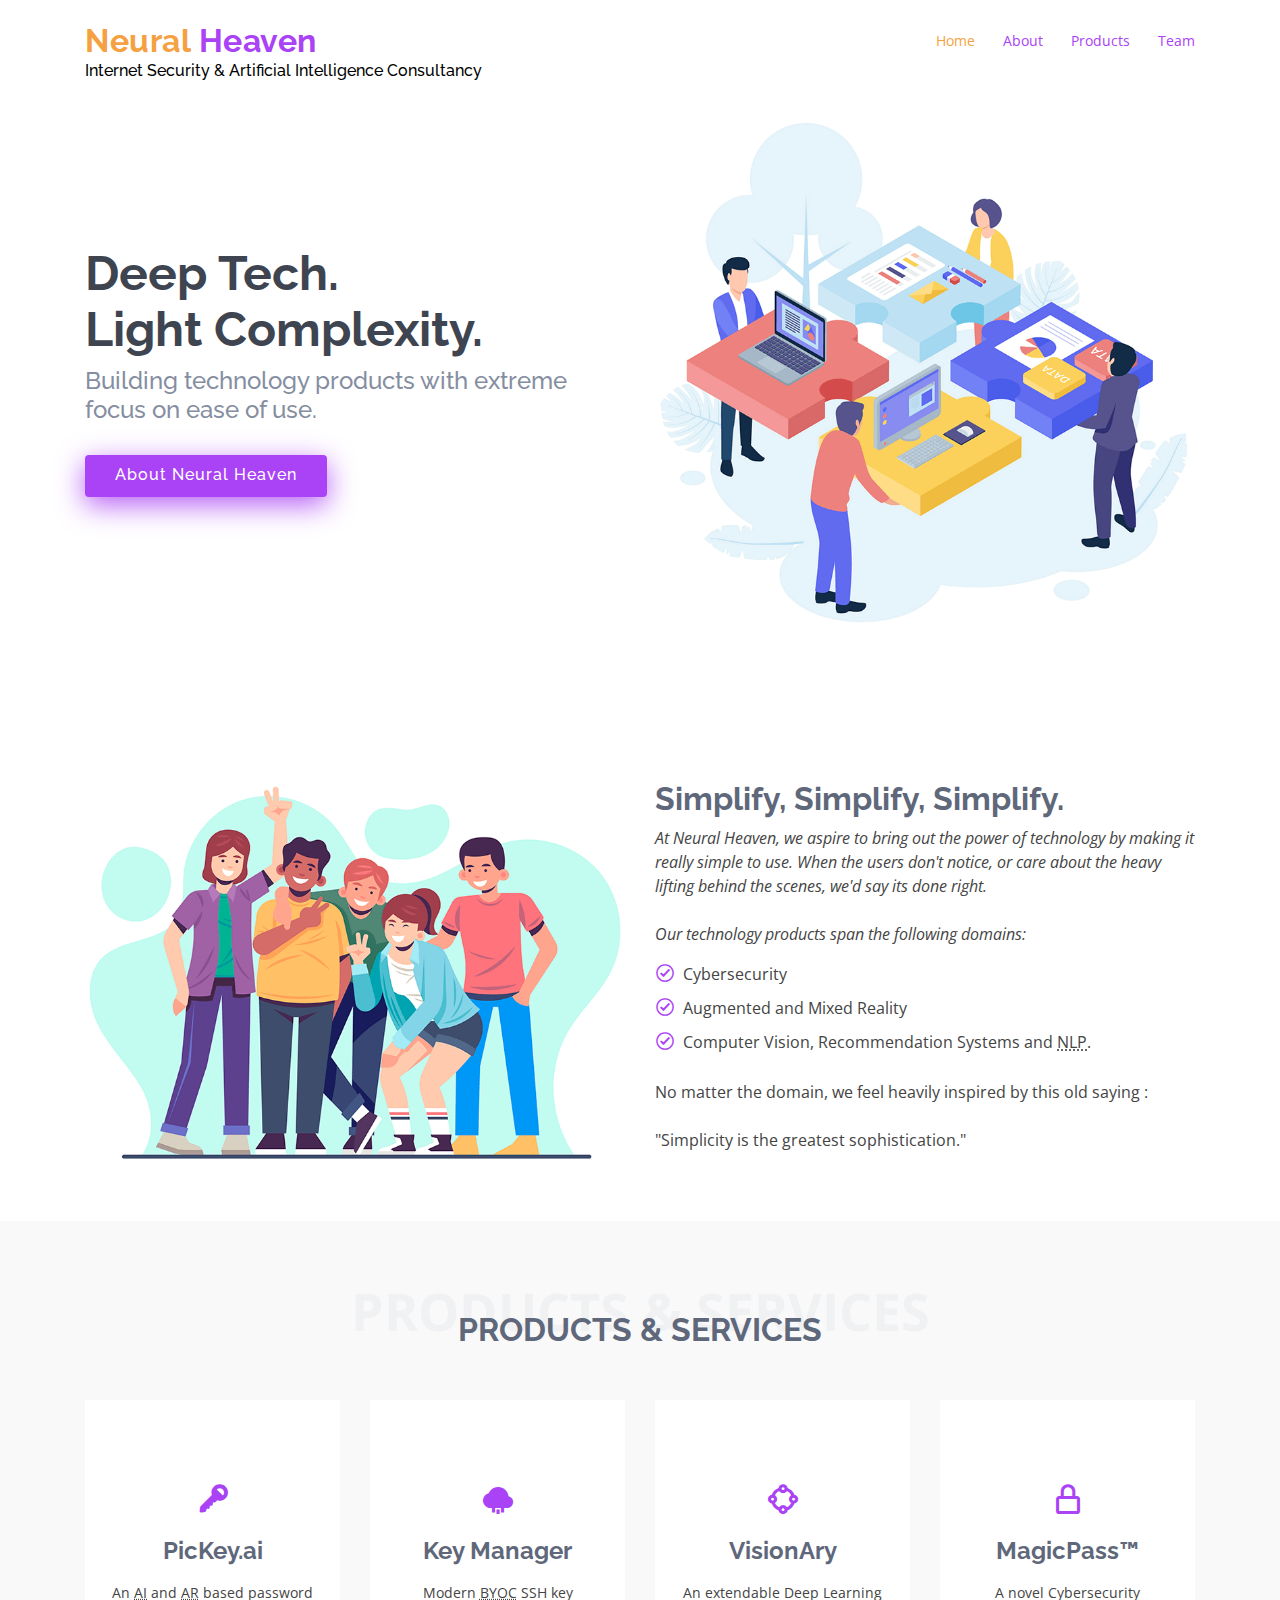
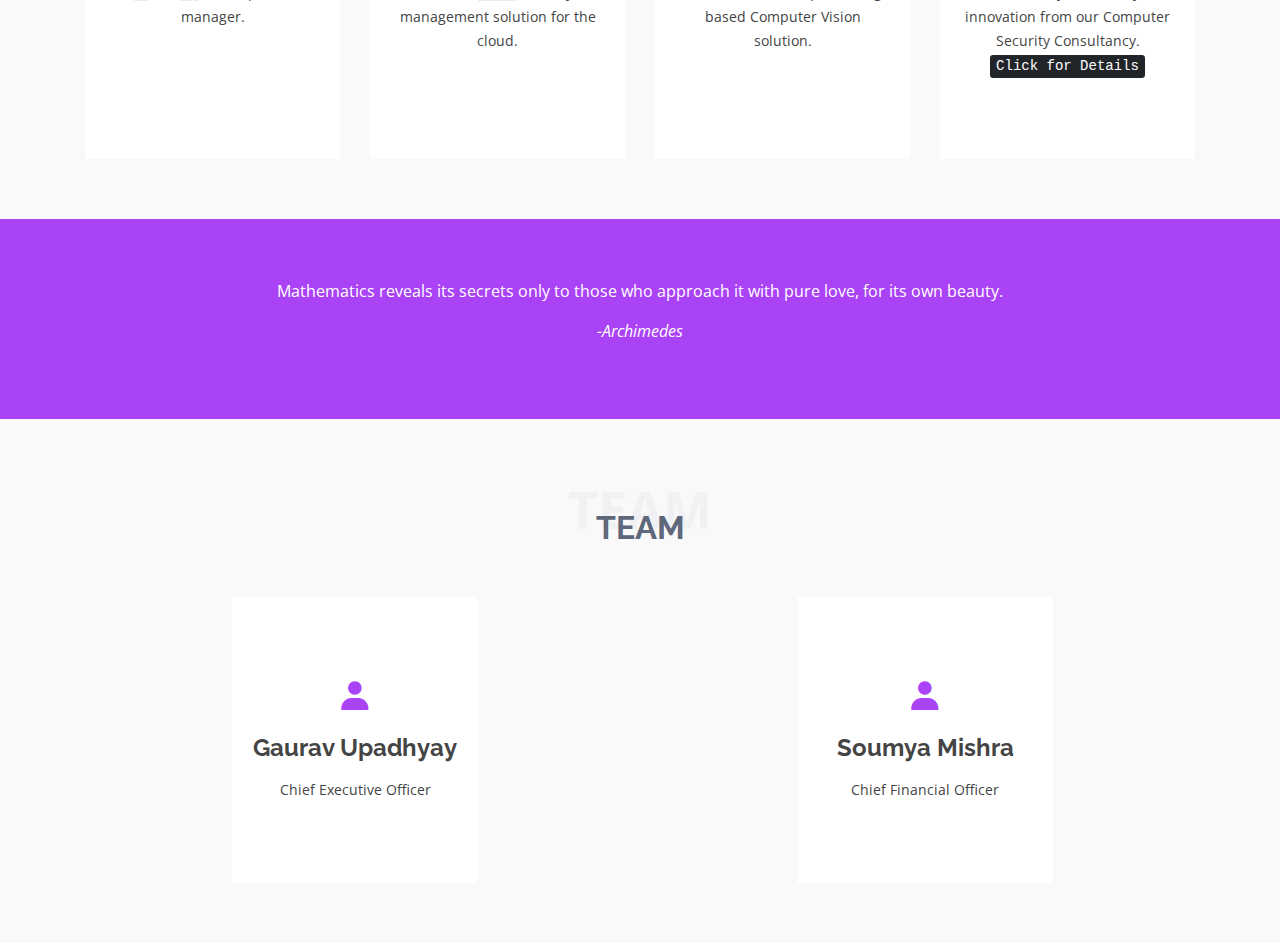
==== index.html @ 744c1b8a "product and services." ====
<!DOCTYPE html>
<html lang="en">

<head>
  <meta charset="utf-8">
  <meta content="width=device-width, initial-scale=1.0" name="viewport">

  <title>Neural Heaven Inc</title>
  <meta content="" name="descriptison">
  <meta content="" name="keywords">

  <!-- Favicons -->
  <link href="assets/img/favicon.png" rel="icon">
  <link href="assets/img/apple-touch-icon.png" rel="apple-touch-icon">

  <!-- Bootstrap -->
  <link rel="stylesheet" href="https://cdn.jsdelivr.net/npm/bootstrap@4.1.3/dist/css/bootstrap.min.css" integrity="sha384-MCw98/SFnGE8fJT3GXwEOngsV7Zt27NXFoaoApmYm81iuXoPkFOJwJ8ERdknLPMO" crossorigin="anonymous">
  <script src="https://code.jquery.com/jquery-3.3.1.slim.min.js" integrity="sha384-q8i/X+965DzO0rT7abK41JStQIAqVgRVzpbzo5smXKp4YfRvH+8abtTE1Pi6jizo" crossorigin="anonymous"></script>
  <script src="https://cdn.jsdelivr.net/npm/popper.js@1.14.3/dist/umd/popper.min.js" integrity="sha384-ZMP7rVo3mIykV+2+9J3UJ46jBk0WLaUAdn689aCwoqbBJiSnjAK/l8WvCWPIPm49" crossorigin="anonymous"></script>
  <script src="https://cdn.jsdelivr.net/npm/bootstrap@4.1.3/dist/js/bootstrap.min.js" integrity="sha384-ChfqqxuZUCnJSK3+MXmPNIyE6ZbWh2IMqE241rYiqJxyMiZ6OW/JmZQ5stwEULTy" crossorigin="anonymous"></script>

  <!-- Google Fonts -->
  <link href="https://fonts.googleapis.com/css?family=Open+Sans:300,300i,400,400i,600,600i,700,700i|Raleway:300,300i,400,400i,500,500i,600,600i,700,700i|Poppins:300,300i,400,400i,500,500i,600,600i,700,700i" rel="stylesheet">

  <!-- Vendor CSS Files -->
  <link href="assets/vendor/bootstrap/css/bootstrap.min.css" rel="stylesheet">
  <link href="assets/vendor/icofont/icofont.min.css" rel="stylesheet">
  <link href="assets/vendor/boxicons/css/boxicons.min.css" rel="stylesheet">
  <link href="assets/vendor/venobox/venobox.css" rel="stylesheet">
  <link href="assets/vendor/owl.carousel/assets/owl.carousel.min.css" rel="stylesheet">

  <!-- Template Main CSS File -->
  <link href="assets/css/style.css" rel="stylesheet">
</head>

<body>

  <!-- ======= Header ======= -->
  <header id="header" class="fixed-top">
    <div class="container d-flex align-items-center">

      <h1 class="logo mr-auto"><a href="index.html">Neural <span>Heaven</span></a> </h1>
      <nav class="nav-menu d-none d-lg-block">
        <ul>
          <li class="active"><a href="index.html">Home</a></li>
          <li><a href="#about">About</a></li>
          <li><a href="#services">Products</a></li>
          <li><a href="#team">Team</a></li>

        </ul>
      </nav><!-- .nav-menu -->
    </div>

    <div class="container d-flex align-items-center">
      <h6><a style="color: black;" href="index.html">Internet Security & Artificial Intelligence Consultancy</a> </h6>
    </div>
  </header><!-- End Header -->

  <!-- ======= Hero Section ======= -->
  <section id="hero" class="d-flex align-items-center">

    <div class="container">
      <div class="row">
        <div class="col-lg-6 pt-5 pt-lg-0 order-2 order-lg-1 d-flex flex-column justify-content-center">
          <h1>Deep Tech.<br>Light Complexity.</h1>
          <h2>Building technology products with extreme focus on ease of use.</h2>
          <div class="d-flex">
            <a href="#about" class="btn-get-started scrollto">About Neural Heaven</a>
          </div>
        </div>
        <div class="col-lg-6 order-1 order-lg-2 hero-img">
          <img src="assets/img/hero-img.png" class="img-fluid animated" alt="">
        </div>
      </div>
    </div>

  </section><!-- End Hero -->

  <main id="main">

    <!-- ======= About Section ======= -->
    <section id="about" class="about">
      <div class="container">

        <div class="row">
          <div class="col-lg-6">
            <img src="assets/img/about.png" class="img-fluid" alt="">
          </div>
          <div class="col-lg-6 pt-4 pt-lg-0 content">
            <h3>Simplify, Simplify, Simplify.</h3>
            <p class="font-italic">
              At Neural Heaven, we aspire to bring out the power of technology by making it really simple to use. When the users don't notice, or care about the heavy lifting behind the scenes, we'd say its done right.
              <br>
              <br>
              Our technology products span the following domains:
            </p>
            <ul>
              <li><i class="icofont-check-circled"></i> Cybersecurity</li>
              <li><i class="icofont-check-circled"></i> Augmented and Mixed Reality</li>
              <li><i class="icofont-check-circled"></i> Computer Vision, Recommendation Systems and <abbr title="Natural Language Processing">NLP</abbr>.</li>
            </ul>
            <p>
              No matter the domain, we feel heavily inspired by this old saying :
              <br>
              <br>
              "Simplicity is the greatest sophistication."
            </p>
          </div>
        </div>

      </div>
    </section><!-- End About Section -->

    <!-- ======= Services Section ======= -->
    <section id="services" class="services section-bg">
      <div class="container">

        <div class="section-title">
          <span>Products & Services</span>
          <h2>Products & Services</h2>
        </div>

        <!--
        These icons come from https://boxicons.com/
        select the one you like.
        -->
        <div class="row">
          <div class="col-lg-3 col-md-6 d-flex justify-content-center align-items-stretch">
            <div class="icon-box">
              <div class="icon"><i class="bx bxs-key bx-tada-hover"></i></div>
              <h4><a href="http://pickey.ai" target="_blank">PicKey.ai</a></h4>
              <p>An <abbr title="Artificial Intelligence">AI</abbr> and <abbr title="Augmented Reality">AR</abbr> based password manager.</p>
            </div>
          </div>

          <div class="col-lg-3 col-md-6 d-flex justify-content-center align-items-stretch mt-4 mt-md-0">
            <div class="icon-box">
              <div class="icon"><i class="bx bxs-cloud-rain bx-fade-right-hover"></i></div>
              <h4><a href="">Key Manager</a></h4>
              <p>Modern <abbr title="Bring Your Own Keys">BYOC</abbr> SSH key management solution for the cloud.</p>
            </div>
          </div>

          <div class="col-lg-3 col-md-6 d-flex justify-content-center align-items-stretch mt-4 mt-lg-0">
            <div class="icon-box">
              <div class="icon"><i class="bx bx-shape-circle bx-spin-hover"></i></div>
              <h4><a href="">VisionAry</a></h4>
              <p>An extendable Deep Learning based Computer Vision solution.</p>
            </div>
          </div>

          <div class="col-lg-3 col-md-6 d-flex justify-content-center align-items-stretch mt-4 mt-lg-0">
            <div class="icon-box">
              <div class="icon"><i class="bx bx-lock-alt bx-tada-hover"></i></div>
              <h4>
                <a data-toggle="modal" data-target="#exampleModal">MagicPass™</a>
              </h4>
                <a data-toggle="modal" data-target="#exampleModal">
                  <p>A novel Cybersecurity innovation from our Computer Security Consultancy.</p>
                  <kbd>Click for Details</kbd>
                </a>
            </div>
          </div>

        </div>

      </div>
    </section><!-- End Services Section -->

    <!-- ======= Cta Section ======= -->
    <section id="cta" class="cta">
      <div class="container">

        <div class="text-center">
          <p> Mathematics reveals its secrets only to those who approach it with pure love, for its own beauty.</p>
          <p><span>-Archimedes</span></p>
        </div>

      </div>
    </section><!-- End Cta Section -->

    <!-- ======= Services Section ======= -->
    <section id="team" class="services section-bg">
      <div class="container">

        <div class="section-title">
          <span>Team</span>
          <h2>Team</h2>
        </div>

        <!--
        These icons come from https://boxicons.com/
        select the one you like.
        -->
        <div class="row">
          <div class="col-lg-6 col-md-6 d-flex justify-content-center align-items-stretch mt-4 mt-md-0">
            <div class="icon-box">
              <div class="icon"><i class="bx bxs-user bx-fade-right-hover"></i></div>
              <h4>Gaurav Upadhyay</h4>
              <p>Chief Executive Officer</p>
            </div>
          </div>

          <div class="col-lg-6 col-md-6 d-flex justify-content-center align-items-stretch mt-4 mt-md-0">
            <div class="icon-box">
              <div class="icon"><i class="bx bxs-user bx-fade-right-hover"></i></div>
              <h4>&nbsp;&nbsp;&nbsp;Soumya Mishra&nbsp;&nbsp;&nbsp;</h4>
              <p>Chief Financial Officer</p>
            </div>
          </div>
        </div>

      </div>
    </section><!-- End Services Section -->
    
  </main><!-- End #main -->

  <a href="#" class="back-to-top"><i class="icofont-simple-up"></i></a>

  <!-- Vendor JS Files -->
  <script src="assets/vendor/jquery/jquery.min.js"></script>
  <script src="assets/vendor/bootstrap/js/bootstrap.bundle.min.js"></script>
  <script src="assets/vendor/jquery.easing/jquery.easing.min.js"></script>
  <script src="assets/vendor/php-email-form/validate.js"></script>
  <script src="assets/vendor/waypoints/jquery.waypoints.min.js"></script>
  <script src="assets/vendor/counterup/counterup.min.js"></script>
  <script src="assets/vendor/isotope-layout/isotope.pkgd.min.js"></script>
  <script src="assets/vendor/venobox/venobox.min.js"></script>
  <script src="assets/vendor/owl.carousel/owl.carousel.min.js"></script>

  <!-- Template Main JS File -->
  <script src="assets/js/main.js"></script>

  <!-- Modal -->
  <div class="modal fade" id="exampleModal" tabindex="-1" role="dialog" aria-labelledby="exampleModalLabel" aria-hidden="true">
    <div class="modal-dialog modal-dialog-centered modal-xl" role="document">
      <div class="modal-content">
        <div class="modal-header">
          <h5 class="modal-title" id="exampleModalLabel">About MagicPass™</h5>
          <button type="button" class="close" data-dismiss="modal" aria-label="Close">
            <span aria-hidden="true">&times;</span>
          </button>
        </div>
        <div class="modal-body">
          <div class="container">
            <div class="row">
              <div class="col">
                <ul>
                  <li>MagicPass™ is a Cybersecurity Revolution from our Computer Security Consultancy.</li>
                  <li>It is a storage-free password that Elimiates Computer Security Threats by not storing data in the first place.</li>
                  <li>Elivated Data Protection with AI - MagicPass™ can be managed even without being stored anywhere.</li>
                  <li>A Novel Data Security Innovation from NeuralHeaven - An Internet Security Consultancy</li>
                  <li>Explore extended (longer and more secure) MagicPass™ Passwords with PicKey.ai's PRO plan.</li>
                </ul> 
              </div>
            </div>
            <div class="row">
              <div class="col" align="center">
                <a href="https://pickey.ai/market/sub.html?subscriptionType=PAID&offerId=d950e991-2578-11ed-9d97-eaba7f964f74&price=36&currency=USD" target="_blank" class="btn btn-primary" style="background-color: #aa42f5; color: white; border-color: #aa42f5;" >Buy PRO to avail MagicPass™</a>
              </div>
            </div>
          </div>
        </div>
      </div>
    </div>
  </div>

</body>

</html>
---- assets/vendor/venobox/venobox.css ----
/* ------ venobox.css --------*/
.vbox-overlay *, .vbox-overlay *:before, .vbox-overlay *:after{
    -webkit-backface-visibility: hidden;
    -webkit-box-sizing:border-box;
    -moz-box-sizing:border-box;
    box-sizing:border-box;
}
.vbox-overlay * { 
    -webkit-backface-visibility: visible;
    backface-visibility: visible;
}
.vbox-overlay{
    display: -webkit-flex;
    display: flex;
    -webkit-flex-direction: column;
    flex-direction: column;
    -webkit-justify-content: center;
    justify-content: center;
    -webkit-align-items: center;
    align-items: center;
    position: fixed;
    left: 0;
    top: 0;
    bottom: 0;
    right: 0;
    z-index: 999999;
}

/* ----- navigation ----- */
.vbox-title{
    width: 100%;
    height: 40px;
    float: left;
    text-align: center;
    line-height: 28px;
    font-size: 12px;
    padding: 6px 50px;
    overflow: hidden;
    position: fixed;
    display: none;
    left: 0;
    z-index: 89;
}
.vbox-close{
    cursor: pointer;
    position: fixed;
    top: -1px;
    right: 0;
    width: 50px;
    height: 40px;
    padding: 6px;
    display: block;
    background-position:10px center;
    overflow: hidden;
    font-size: 24px;
    line-height: 1;
    text-align: center;
    z-index: 99;
}
.vbox-left{
    cursor: pointer;
    position: fixed;
    left: 0;
    height: 40px;
    overflow: hidden;
    line-height: 28px;
    font-size: 12px;
    z-index: 99;
    display: flex;
    align-items:center;
}
.vbox-num{
    display: inline-block;
    margin: 6px 0 6px 15px;
}
/* ----- Social share ----- */
.vbox-share{
    line-height: 28px;
    font-size: 12px;
    overflow: hidden;
    position: fixed;
    left: 0;
    z-index: 98;
    display: flex;
    align-items:center;
    justify-content: center;
    width: 100%;
    text-align: center;
}
.vbox-share svg{
    max-height: 28px;
    width: 28px;
    z-index: 10;
    margin-left: 12px;
    margin-top: 6px;
    margin-bottom: 6px;
    vertical-align: middle;
}


/* ----- navigation ARROWS ----- */
.vbox-next, .vbox-prev{
    position: fixed;
    top: 50%;
    margin-top: -15px;
    overflow: hidden;
    cursor: pointer;
    display: block;
    width: 45px;
    height: 45px;
    z-index: 99;
}
.vbox-next span, .vbox-prev span{
    position: relative;
    width: 20px;
    height: 20px;
    border: 2px solid transparent;
    border-top-color: #B6B6B6;
    border-right-color: #B6B6B6;
    text-indent: -100px;
    position: absolute;
    top: 8px;
    display: block;
}
.vbox-prev{
    left: 15px;
}
.vbox-next{
    right: 15px;
}
.vbox-prev span{
    left: 10px;
    -ms-transform: rotate(-135deg);
    -webkit-transform: rotate(-135deg);
    transform: rotate(-135deg);
}
.vbox-next span{
    -ms-transform: rotate(45deg);
    -webkit-transform: rotate(45deg);
    transform: rotate(45deg);
    right: 10px;
}
/* ------- inline window ------ */
.vbox-inline{
    width: 420px;
    height: 315px;
    height: 70vh;
    padding: 10px;
    background: #fff;
    margin: 0 auto;
    overflow: auto;
    text-align: left;
}
/* ------- Video & iFrames window ------ */
.venoframe{
    max-width: 100%;
    width: 100%;
    border: none;
    width: 100%;
    height: 260px;
    height: 70vh;
}
.venoframe.vbvid{
    height: 260px;
}
@media (min-width: 768px) {
    .venoframe, .vbox-inline{
        width: 90%;
        height: 360px;
        height: 70vh;
    }
    .venoframe.vbvid{
        width: 640px;
        height: 360px;
    }
}
@media (min-width: 992px) {
    .venoframe, .vbox-inline{
        max-width: 1200px;
        width: 80%;
        height: 540px;
        height: 70vh;
    }
    .venoframe.vbvid{
        width: 960px;
        height: 540px;
    }
}
/* 
Please do NOT edit this part! 
or at least read this note: http://i.imgur.com/7C0ws9e.gif
*/
.vbox-open{
    overflow: hidden;
}
.vbox-container{
    position: absolute;
    left: 0;
    right: 0;
    top: 0;
    bottom: 0;
    overflow-x: hidden;
    overflow-y: scroll;
    overflow-scrolling: touch;
    -webkit-overflow-scrolling: touch;
    z-index: 20;
    max-height: 100%;

}

.vbox-content{
    text-align: center;
    float: left;
    width: 100%;
    position: relative;
    overflow: hidden;
    padding: 20px 4%;
}
.vbox-container img{
    max-width: 100%;
    height: auto;
}
.vbox-figlio{
    box-shadow: 0 0 12px rgba(0,0,0,0.19), 0 6px 6px rgba(0,0,0,0.23);
    max-width: 100%;
    text-align: initial;
}
img.vbox-figlio{
    -webkit-user-select: none;
-khtml-user-select: none;
-moz-user-select: none;
-o-user-select: none;
user-select: none;
}
.vbox-content.swipe-left{
    margin-left: -200px !important;
}
.vbox-content.swipe-right{
    margin-left: 200px !important;
}
.vbox-animated{
    webkit-transition: margin 300ms ease-out;
    transition: margin 300ms ease-out;
}

/* ---------- preloader ----------
 * SPINKIT 
 * http://tobiasahlin.com/spinkit/
-------------------------------- */
.sk-double-bounce,.sk-rotating-plane{width:40px;height:40px;margin:40px auto}.sk-rotating-plane{background-color:#333;-webkit-animation:sk-rotatePlane 1.2s infinite ease-in-out;animation:sk-rotatePlane 1.2s infinite ease-in-out}@-webkit-keyframes sk-rotatePlane{0%{-webkit-transform:perspective(120px) rotateX(0) rotateY(0);transform:perspective(120px) rotateX(0) rotateY(0)}50%{-webkit-transform:perspective(120px) rotateX(-180.1deg) rotateY(0);transform:perspective(120px) rotateX(-180.1deg) rotateY(0)}100%{-webkit-transform:perspective(120px) rotateX(-180deg) rotateY(-179.9deg);transform:perspective(120px) rotateX(-180deg) rotateY(-179.9deg)}}@keyframes sk-rotatePlane{0%{-webkit-transform:perspective(120px) rotateX(0) rotateY(0);transform:perspective(120px) rotateX(0) rotateY(0)}50%{-webkit-transform:perspective(120px) rotateX(-180.1deg) rotateY(0);transform:perspective(120px) rotateX(-180.1deg) rotateY(0)}100%{-webkit-transform:perspective(120px) rotateX(-180deg) rotateY(-179.9deg);transform:perspective(120px) rotateX(-180deg) rotateY(-179.9deg)}}.sk-double-bounce{position:relative}.sk-double-bounce .sk-child{width:100%;height:100%;border-radius:50%;background-color:#333;opacity:.6;position:absolute;top:0;left:0;-webkit-animation:sk-doubleBounce 2s infinite ease-in-out;animation:sk-doubleBounce 2s infinite ease-in-out}.sk-chasing-dots .sk-child,.sk-spinner-pulse,.sk-three-bounce .sk-child{background-color:#333;border-radius:100%}.sk-double-bounce .sk-double-bounce2{-webkit-animation-delay:-1s;animation-delay:-1s}@-webkit-keyframes sk-doubleBounce{0%,100%{-webkit-transform:scale(0);transform:scale(0)}50%{-webkit-transform:scale(1);transform:scale(1)}}@keyframes sk-doubleBounce{0%,100%{-webkit-transform:scale(0);transform:scale(0)}50%{-webkit-transform:scale(1);transform:scale(1)}}.sk-wave{margin:40px auto;width:50px;height:40px;text-align:center;font-size:10px}.sk-wave .sk-rect{background-color:#333;height:100%;width:6px;display:inline-block;-webkit-animation:sk-waveStretchDelay 1.2s infinite ease-in-out;animation:sk-waveStretchDelay 1.2s infinite ease-in-out}.sk-wave .sk-rect1{-webkit-animation-delay:-1.2s;animation-delay:-1.2s}.sk-wave .sk-rect2{-webkit-animation-delay:-1.1s;animation-delay:-1.1s}.sk-wave .sk-rect3{-webkit-animation-delay:-1s;animation-delay:-1s}.sk-wave .sk-rect4{-webkit-animation-delay:-.9s;animation-delay:-.9s}.sk-wave .sk-rect5{-webkit-animation-delay:-.8s;animation-delay:-.8s}@-webkit-keyframes sk-waveStretchDelay{0%,100%,40%{-webkit-transform:scaleY(.4);transform:scaleY(.4)}20%{-webkit-transform:scaleY(1);transform:scaleY(1)}}@keyframes sk-waveStretchDelay{0%,100%,40%{-webkit-transform:scaleY(.4);transform:scaleY(.4)}20%{-webkit-transform:scaleY(1);transform:scaleY(1)}}.sk-wandering-cubes{margin:40px auto;width:40px;height:40px;position:relative}.sk-wandering-cubes .sk-cube{background-color:#333;width:10px;height:10px;position:absolute;top:0;left:0;-webkit-animation:sk-wanderingCube 1.8s ease-in-out -1.8s infinite both;animation:sk-wanderingCube 1.8s ease-in-out -1.8s infinite both}.sk-chasing-dots,.sk-spinner-pulse{width:40px;height:40px;margin:40px auto}.sk-wandering-cubes .sk-cube2{-webkit-animation-delay:-.9s;animation-delay:-.9s}@-webkit-keyframes sk-wanderingCube{0%{-webkit-transform:rotate(0);transform:rotate(0)}25%{-webkit-transform:translateX(30px) rotate(-90deg) scale(.5);transform:translateX(30px) rotate(-90deg) scale(.5)}50%{-webkit-transform:translateX(30px) translateY(30px) rotate(-179deg);transform:translateX(30px) translateY(30px) rotate(-179deg)}50.1%{-webkit-transform:translateX(30px) translateY(30px) rotate(-180deg);transform:translateX(30px) translateY(30px) rotate(-180deg)}75%{-webkit-transform:translateX(0) translateY(30px) rotate(-270deg) scale(.5);transform:translateX(0) translateY(30px) rotate(-270deg) scale(.5)}100%{-webkit-transform:rotate(-360deg);transform:rotate(-360deg)}}@keyframes sk-wanderingCube{0%{-webkit-transform:rotate(0);transform:rotate(0)}25%{-webkit-transform:translateX(30px) rotate(-90deg) scale(.5);transform:translateX(30px) rotate(-90deg) scale(.5)}50%{-webkit-transform:translateX(30px) translateY(30px) rotate(-179deg);transform:translateX(30px) translateY(30px) rotate(-179deg)}50.1%{-webkit-transform:translateX(30px) translateY(30px) rotate(-180deg);transform:translateX(30px) translateY(30px) rotate(-180deg)}75%{-webkit-transform:translateX(0) translateY(30px) rotate(-270deg) scale(.5);transform:translateX(0) translateY(30px) rotate(-270deg) scale(.5)}100%{-webkit-transform:rotate(-360deg);transform:rotate(-360deg)}}.sk-spinner-pulse{-webkit-animation:sk-pulseScaleOut 1s infinite ease-in-out;animation:sk-pulseScaleOut 1s infinite ease-in-out}@-webkit-keyframes sk-pulseScaleOut{0%{-webkit-transform:scale(0);transform:scale(0)}100%{-webkit-transform:scale(1);transform:scale(1);opacity:0}}@keyframes sk-pulseScaleOut{0%{-webkit-transform:scale(0);transform:scale(0)}100%{-webkit-transform:scale(1);transform:scale(1);opacity:0}}.sk-chasing-dots{position:relative;text-align:center;-webkit-animation:sk-chasingDotsRotate 2s infinite linear;animation:sk-chasingDotsRotate 2s infinite linear}.sk-chasing-dots .sk-child{width:60%;height:60%;display:inline-block;position:absolute;top:0;-webkit-animation:sk-chasingDotsBounce 2s infinite ease-in-out;animation:sk-chasingDotsBounce 2s infinite ease-in-out}.sk-chasing-dots .sk-dot2{top:auto;bottom:0;-webkit-animation-delay:-1s;animation-delay:-1s}@-webkit-keyframes sk-chasingDotsRotate{100%{-webkit-transform:rotate(360deg);transform:rotate(360deg)}}@keyframes sk-chasingDotsRotate{100%{-webkit-transform:rotate(360deg);transform:rotate(360deg)}}@-webkit-keyframes sk-chasingDotsBounce{0%,100%{-webkit-transform:scale(0);transform:scale(0)}50%{-webkit-transform:scale(1);transform:scale(1)}}@keyframes sk-chasingDotsBounce{0%,100%{-webkit-transform:scale(0);transform:scale(0)}50%{-webkit-transform:scale(1);transform:scale(1)}}.sk-three-bounce{margin:40px auto;width:80px;text-align:center}.sk-three-bounce .sk-child{width:20px;height:20px;display:inline-block;-webkit-animation:sk-three-bounce 1.4s ease-in-out 0s infinite both;animation:sk-three-bounce 1.4s ease-in-out 0s infinite both}.sk-circle .sk-child:before,.sk-fading-circle .sk-circle:before{display:block;border-radius:100%;content:'';background-color:#333}.sk-three-bounce .sk-bounce1{-webkit-animation-delay:-.32s;animation-delay:-.32s}.sk-three-bounce .sk-bounce2{-webkit-animation-delay:-.16s;animation-delay:-.16s}@-webkit-keyframes sk-three-bounce{0%,100%,80%{-webkit-transform:scale(0);transform:scale(0)}40%{-webkit-transform:scale(1);transform:scale(1)}}@keyframes sk-three-bounce{0%,100%,80%{-webkit-transform:scale(0);transform:scale(0)}40%{-webkit-transform:scale(1);transform:scale(1)}}.sk-circle{margin:40px auto;width:40px;height:40px;position:relative}.sk-circle .sk-child{width:100%;height:100%;position:absolute;left:0;top:0}.sk-circle .sk-child:before{margin:0 auto;width:15%;height:15%;-webkit-animation:sk-circleBounceDelay 1.2s infinite ease-in-out both;animation:sk-circleBounceDelay 1.2s infinite ease-in-out both}.sk-circle .sk-circle2{-webkit-transform:rotate(30deg);-ms-transform:rotate(30deg);transform:rotate(30deg)}.sk-circle .sk-circle3{-webkit-transform:rotate(60deg);-ms-transform:rotate(60deg);transform:rotate(60deg)}.sk-circle .sk-circle4{-webkit-transform:rotate(90deg);-ms-transform:rotate(90deg);transform:rotate(90deg)}.sk-circle .sk-circle5{-webkit-transform:rotate(120deg);-ms-transform:rotate(120deg);transform:rotate(120deg)}.sk-circle .sk-circle6{-webkit-transform:rotate(150deg);-ms-transform:rotate(150deg);transform:rotate(150deg)}.sk-circle .sk-circle7{-webkit-transform:rotate(180deg);-ms-transform:rotate(180deg);transform:rotate(180deg)}.sk-circle .sk-circle8{-webkit-transform:rotate(210deg);-ms-transform:rotate(210deg);transform:rotate(210deg)}.sk-circle .sk-circle9{-webkit-transform:rotate(240deg);-ms-transform:rotate(240deg);transform:rotate(240deg)}.sk-circle .sk-circle10{-webkit-transform:rotate(270deg);-ms-transform:rotate(270deg);transform:rotate(270deg)}.sk-circle .sk-circle11{-webkit-transform:rotate(300deg);-ms-transform:rotate(300deg);transform:rotate(300deg)}.sk-circle .sk-circle12{-webkit-transform:rotate(330deg);-ms-transform:rotate(330deg);transform:rotate(330deg)}.sk-circle .sk-circle2:before{-webkit-animation-delay:-1.1s;animation-delay:-1.1s}.sk-circle .sk-circle3:before{-webkit-animation-delay:-1s;animation-delay:-1s}.sk-circle .sk-circle4:before{-webkit-animation-delay:-.9s;animation-delay:-.9s}.sk-circle .sk-circle5:before{-webkit-animation-delay:-.8s;animation-delay:-.8s}.sk-circle .sk-circle6:before{-webkit-animation-delay:-.7s;animation-delay:-.7s}.sk-circle .sk-circle7:before{-webkit-animation-delay:-.6s;animation-delay:-.6s}.sk-circle .sk-circle8:before{-webkit-animation-delay:-.5s;animation-delay:-.5s}.sk-circle .sk-circle9:before{-webkit-animation-delay:-.4s;animation-delay:-.4s}.sk-circle .sk-circle10:before{-webkit-animation-delay:-.3s;animation-delay:-.3s}.sk-circle .sk-circle11:before{-webkit-animation-delay:-.2s;animation-delay:-.2s}.sk-circle .sk-circle12:before{-webkit-animation-delay:-.1s;animation-delay:-.1s}@-webkit-keyframes sk-circleBounceDelay{0%,100%,80%{-webkit-transform:scale(0);transform:scale(0)}40%{-webkit-transform:scale(1);transform:scale(1)}}@keyframes sk-circleBounceDelay{0%,100%,80%{-webkit-transform:scale(0);transform:scale(0)}40%{-webkit-transform:scale(1);transform:scale(1)}}.sk-cube-grid{width:40px;height:40px;margin:40px auto}.sk-cube-grid .sk-cube{width:33.33%;height:33.33%;background-color:#333;float:left;-webkit-animation:sk-cubeGridScaleDelay 1.3s infinite ease-in-out;animation:sk-cubeGridScaleDelay 1.3s infinite ease-in-out}.sk-cube-grid .sk-cube1{-webkit-animation-delay:.2s;animation-delay:.2s}.sk-cube-grid .sk-cube2{-webkit-animation-delay:.3s;animation-delay:.3s}.sk-cube-grid .sk-cube3{-webkit-animation-delay:.4s;animation-delay:.4s}.sk-cube-grid .sk-cube4{-webkit-animation-delay:.1s;animation-delay:.1s}.sk-cube-grid .sk-cube5{-webkit-animation-delay:.2s;animation-delay:.2s}.sk-cube-grid .sk-cube6{-webkit-animation-delay:.3s;animation-delay:.3s}.sk-cube-grid .sk-cube7{-webkit-animation-delay:0ms;animation-delay:0ms}.sk-cube-grid .sk-cube8{-webkit-animation-delay:.1s;animation-delay:.1s}.sk-cube-grid .sk-cube9{-webkit-animation-delay:.2s;animation-delay:.2s}@-webkit-keyframes sk-cubeGridScaleDelay{0%,100%,70%{-webkit-transform:scale3D(1,1,1);transform:scale3D(1,1,1)}35%{-webkit-transform:scale3D(0,0,1);transform:scale3D(0,0,1)}}@keyframes sk-cubeGridScaleDelay{0%,100%,70%{-webkit-transform:scale3D(1,1,1);transform:scale3D(1,1,1)}35%{-webkit-transform:scale3D(0,0,1);transform:scale3D(0,0,1)}}.sk-fading-circle{margin:40px auto;width:40px;height:40px;position:relative}.sk-fading-circle .sk-circle{width:100%;height:100%;position:absolute;left:0;top:0}.sk-fading-circle .sk-circle:before{margin:0 auto;width:15%;height:15%;-webkit-animation:sk-circleFadeDelay 1.2s infinite ease-in-out both;animation:sk-circleFadeDelay 1.2s infinite ease-in-out both}.sk-fading-circle .sk-circle2{-webkit-transform:rotate(30deg);-ms-transform:rotate(30deg);transform:rotate(30deg)}.sk-fading-circle .sk-circle3{-webkit-transform:rotate(60deg);-ms-transform:rotate(60deg);transform:rotate(60deg)}.sk-fading-circle .sk-circle4{-webkit-transform:rotate(90deg);-ms-transform:rotate(90deg);transform:rotate(90deg)}.sk-fading-circle .sk-circle5{-webkit-transform:rotate(120deg);-ms-transform:rotate(120deg);transform:rotate(120deg)}.sk-fading-circle .sk-circle6{-webkit-transform:rotate(150deg);-ms-transform:rotate(150deg);transform:rotate(150deg)}.sk-fading-circle .sk-circle7{-webkit-transform:rotate(180deg);-ms-transform:rotate(180deg);transform:rotate(180deg)}.sk-fading-circle .sk-circle8{-webkit-transform:rotate(210deg);-ms-transform:rotate(210deg);transform:rotate(210deg)}.sk-fading-circle .sk-circle9{-webkit-transform:rotate(240deg);-ms-transform:rotate(240deg);transform:rotate(240deg)}.sk-fading-circle .sk-circle10{-webkit-transform:rotate(270deg);-ms-transform:rotate(270deg);transform:rotate(270deg)}.sk-fading-circle .sk-circle11{-webkit-transform:rotate(300deg);-ms-transform:rotate(300deg);transform:rotate(300deg)}.sk-fading-circle .sk-circle12{-webkit-transform:rotate(330deg);-ms-transform:rotate(330deg);transform:rotate(330deg)}.sk-fading-circle .sk-circle2:before{-webkit-animation-delay:-1.1s;animation-delay:-1.1s}.sk-fading-circle .sk-circle3:before{-webkit-animation-delay:-1s;animation-delay:-1s}.sk-fading-circle .sk-circle4:before{-webkit-animation-delay:-.9s;animation-delay:-.9s}.sk-fading-circle .sk-circle5:before{-webkit-animation-delay:-.8s;animation-delay:-.8s}.sk-fading-circle .sk-circle6:before{-webkit-animation-delay:-.7s;animation-delay:-.7s}.sk-fading-circle .sk-circle7:before{-webkit-animation-delay:-.6s;animation-delay:-.6s}.sk-fading-circle .sk-circle8:before{-webkit-animation-delay:-.5s;animation-delay:-.5s}.sk-fading-circle .sk-circle9:before{-webkit-animation-delay:-.4s;animation-delay:-.4s}.sk-fading-circle .sk-circle10:before{-webkit-animation-delay:-.3s;animation-delay:-.3s}.sk-fading-circle .sk-circle11:before{-webkit-animation-delay:-.2s;animation-delay:-.2s}.sk-fading-circle .sk-circle12:before{-webkit-animation-delay:-.1s;animation-delay:-.1s}@-webkit-keyframes sk-circleFadeDelay{0%,100%,39%{opacity:0}40%{opacity:1}}@keyframes sk-circleFadeDelay{0%,100%,39%{opacity:0}40%{opacity:1}}.sk-folding-cube{margin:40px auto;width:40px;height:40px;position:relative;-webkit-transform:rotateZ(45deg);transform:rotateZ(45deg)}.sk-folding-cube .sk-cube{float:left;width:50%;height:50%;position:relative;-webkit-transform:scale(1.1);-ms-transform:scale(1.1);transform:scale(1.1)}.sk-folding-cube .sk-cube:before{content:'';position:absolute;top:0;left:0;width:100%;height:100%;background-color:#333;-webkit-animation:sk-foldCubeAngle 2.4s infinite linear both;animation:sk-foldCubeAngle 2.4s infinite linear both;-webkit-transform-origin:100% 100%;-ms-transform-origin:100% 100%;transform-origin:100% 100%}.sk-folding-cube .sk-cube2{-webkit-transform:scale(1.1) rotateZ(90deg);transform:scale(1.1) rotateZ(90deg)}.sk-folding-cube .sk-cube3{-webkit-transform:scale(1.1) rotateZ(180deg);transform:scale(1.1) rotateZ(180deg)}.sk-folding-cube .sk-cube4{-webkit-transform:scale(1.1) rotateZ(270deg);transform:scale(1.1) rotateZ(270deg)}.sk-folding-cube .sk-cube2:before{-webkit-animation-delay:.3s;animation-delay:.3s}.sk-folding-cube .sk-cube3:before{-webkit-animation-delay:.6s;animation-delay:.6s}.sk-folding-cube .sk-cube4:before{-webkit-animation-delay:.9s;animation-delay:.9s}@-webkit-keyframes sk-foldCubeAngle{0%,10%{-webkit-transform:perspective(140px) rotateX(-180deg);transform:perspective(140px) rotateX(-180deg);opacity:0}25%,75%{-webkit-transform:perspective(140px) rotateX(0);transform:perspective(140px) rotateX(0);opacity:1}100%,90%{-webkit-transform:perspective(140px) rotateY(180deg);transform:perspective(140px) rotateY(180deg);opacity:0}}@keyframes sk-foldCubeAngle{0%,10%{-webkit-transform:perspective(140px) rotateX(-180deg);transform:perspective(140px) rotateX(-180deg);opacity:0}25%,75%{-webkit-transform:perspective(140px) rotateX(0);transform:perspective(140px) rotateX(0);opacity:1}100%,90%{-webkit-transform:perspective(140px) rotateY(180deg);transform:perspective(140px) rotateY(180deg);opacity:0}}
---- assets/css/style.css ----
/*--------------------------------------------------------------
# General
--------------------------------------------------------------*/
body {
  font-family: "Open Sans", sans-serif;
  color: #444444;
}

a {
  color: #f5a142;
}

a:hover {
  color: #206bfb;
  text-decoration: none;
}

h1, h2, h3, h4, h5, h6 {
  font-family: "Raleway", sans-serif;
}

/*--------------------------------------------------------------
# Back to top button
--------------------------------------------------------------*/
.back-to-top {
  position: fixed;
  display: none;
  right: 15px;
  bottom: 15px;
  z-index: 99999;
}

.back-to-top i {
  display: flex;
  align-items: center;
  justify-content: center;
  font-size: 24px;
  width: 40px;
  height: 40px;
  border-radius: 4px;
  background: #aa42f5;
  color: #fff;
  transition: all 0.4s;
}

.back-to-top i:hover {
  background: #f5a142;
  color: #fff;
}

/*--------------------------------------------------------------
# Header
--------------------------------------------------------------*/
#header {
  background: #fff;
  transition: all 0.5s;
  z-index: 997;
  padding: 20px 0;
}

#header.header-scrolled {
  box-shadow: 0px 2px 15px rgba(0, 0, 0, 0.1);
  padding: 12px 0;
}

#header .logo {
  font-size: 32px;
  margin: 0;
  padding: 0;
  line-height: 1;
  font-weight: 700;
  letter-spacing: 0.5px;
}

/* Neural color */
#header .logo a {
  color: #f5a142;
}
/* Heaven color */
#header .logo a span {
  color: #aa42f5;
}

#header .logo img {
  max-height: 40px;
}

@media (max-width: 991px) {
  #header {
    padding: 12px 0;
  }
}

/*--------------------------------------------------------------
# Navigation Menu
--------------------------------------------------------------*/
/* Desktop Navigation */
.nav-menu ul {
  margin: 0;
  padding: 0;
  list-style: none;
}

.nav-menu > ul {
  display: flex;
}

.nav-menu > ul > li {
  position: relative;
  white-space: nowrap;
  padding: 10px 0 10px 28px;
}

.nav-menu a {
  display: block;
  position: relative;
  color: #aa42f5;
  transition: 0.3s;
  font-size: 14px;
  font-family: "Open Sans", sans-serif;
}

.nav-menu a:hover, .nav-menu .active > a, .nav-menu li:hover > a {
  color: #f5a142;
}

.nav-menu .drop-down ul {
  display: block;
  position: absolute;
  left: 14px;
  top: calc(100% + 30px);
  z-index: 99;
  opacity: 0;
  visibility: hidden;
  padding: 10px 0;
  background: #fff;
  box-shadow: 0px 0px 30px rgba(127, 137, 161, 0.25);
  transition: 0.3s;
}

.nav-menu .drop-down:hover > ul {
  opacity: 1;
  top: 100%;
  visibility: visible;
}

.nav-menu .drop-down li {
  min-width: 180px;
  position: relative;
}

.nav-menu .drop-down ul a {
  padding: 10px 20px;
  font-size: 14px;
  font-weight: 500;
  text-transform: none;
  color: #5f687b;
}

.nav-menu .drop-down ul a:hover, .nav-menu .drop-down ul .active > a, .nav-menu .drop-down ul li:hover > a {
  color: #f5a142;
}

.nav-menu .drop-down > a:after {
  content: "\ea99";
  font-family: IcoFont;
  padding-left: 5px;
}

.nav-menu .drop-down .drop-down ul {
  top: 0;
  left: calc(100% - 30px);
}

.nav-menu .drop-down .drop-down:hover > ul {
  opacity: 1;
  top: 0;
  left: 100%;
}

.nav-menu .drop-down .drop-down > a {
  padding-right: 35px;
}

.nav-menu .drop-down .drop-down > a:after {
  content: "\eaa0";
  font-family: IcoFont;
  position: absolute;
  right: 15px;
}

@media (max-width: 1366px) {
  .nav-menu .drop-down .drop-down ul {
    left: -90%;
  }
  .nav-menu .drop-down .drop-down:hover > ul {
    left: -100%;
  }
  .nav-menu .drop-down .drop-down > a:after {
    content: "\ea9d";
  }
}

/* Get Startet Button */
.get-started-btn {
  margin-left: 25px;
  background: #fff;
  color: #5f687b;
  border-radius: 4px;
  padding: 8px 25px;
  white-space: nowrap;
  transition: 0.3s;
  font-size: 14px;
  display: inline-block;
  border: 1px solid #cdd1d9;
}

.get-started-btn:hover {
  background: #f5a142;
  color: #fff;
  border-color: #f5a142;
}

@media (max-width: 768px) {
  .get-started-btn {
    margin: 0 48px 0 0;
    padding: 6px 18px;
  }
}

/* Mobile Navigation */
.mobile-nav-toggle {
  position: fixed;
  top: 16px;
  right: 15px;
  z-index: 9998;
  border: 0;
  background: none;
  font-size: 24px;
  transition: all 0.4s;
  outline: none !important;
  line-height: 1;
  cursor: pointer;
  text-align: right;
}

.mobile-nav-toggle i {
  color: #5f687b;
}

.mobile-nav {
  position: fixed;
  top: 55px;
  right: 15px;
  bottom: 15px;
  left: 15px;
  z-index: 9999;
  overflow-y: auto;
  background: #fff;
  transition: ease-in-out 0.2s;
  opacity: 0;
  visibility: hidden;
  border-radius: 10px;
  padding: 10px 0;
}

.mobile-nav * {
  margin: 0;
  padding: 0;
  list-style: none;
}

.mobile-nav a {
  display: block;
  position: relative;
  color: #5f687b;
  padding: 10px 20px;
  font-weight: 500;
  outline: none;
}

.mobile-nav a:hover, .mobile-nav .active > a, .mobile-nav li:hover > a {
  color: #aa42f5;
  text-decoration: none;
}

.mobile-nav .drop-down > a:after {
  content: "\ea99";
  font-family: IcoFont;
  padding-left: 10px;
  position: absolute;
  right: 15px;
}

.mobile-nav .active.drop-down > a:after {
  content: "\eaa1";
}

.mobile-nav .drop-down > a {
  padding-right: 35px;
}

.mobile-nav .drop-down ul {
  display: none;
  overflow: hidden;
}

.mobile-nav .drop-down li {
  padding-left: 20px;
}

.mobile-nav-overly {
  width: 100%;
  height: 100%;
  z-index: 9997;
  top: 0;
  left: 0;
  position: fixed;
  background: rgba(73, 80, 94, 0.6);
  overflow: hidden;
  display: none;
  transition: ease-in-out 0.2s;
}

.mobile-nav-active {
  overflow: hidden;
}

.mobile-nav-active .mobile-nav {
  opacity: 1;
  visibility: visible;
}

.mobile-nav-active .mobile-nav-toggle i {
  color: #fff;
}

/*--------------------------------------------------------------
# Hero Section
--------------------------------------------------------------*/
#hero {
  width: 100%;
  height: 80vh;
  background: #fff;
  padding-top: 82px;
}

#hero h1 {
  margin: 0;
  font-size: 48px;
  font-weight: 700;
  line-height: 56px;
  color: #3e4450;
}

#hero h2 {
  color: #858ea1;
  margin: 10px 0  30px 0;
  font-size: 24px;
}

#hero .btn-get-started {
  font-family: "Raleway", sans-serif;
  font-weight: 500;
  font-size: 16px;
  letter-spacing: 1px;
  display: inline-block;
  padding: 8px 30px 10px 30px;
  border-radius: 4px;
  transition: 0.5s;
  color: #fff;
  background: #aa42f5;
  box-shadow: 0 8px 28px rgba(170, 66, 245, 0.85);
}

#hero .btn-get-started:hover {
  background: #f5a142;
  box-shadow: 0 8px 28px rgba(245, 161, 66, 0.85);
}

#hero .btn-watch-video {
  font-size: 16px;
  display: inline-block;
  padding: 8px 35px 8px 25px;
  transition: 0.5s;
  margin-left: 10px;
  color: #5f687b;
  position: relative;
}

#hero .btn-watch-video i {
  color: #949cac;
  font-size: 24px;
  position: absolute;
  right: 0;
  top: 8px;
}

#hero .btn-watch-video:hover i {
  color: #aa42f5;
}

#hero .animated {
  animation: up-down 2s ease-in-out infinite alternate-reverse both;
}

@media (max-width: 991px) {
  #hero {
    height: 100vh;
  }
  #hero .animated {
    -webkit-animation: none;
    animation: none;
  }
  #hero .hero-img {
    text-align: center;
  }
  #hero .hero-img img {
    width: 50%;
  }
}

@media (max-width: 768px) {
  #hero h1 {
    font-size: 28px;
    line-height: 36px;
  }
  #hero h2 {
    font-size: 18px;
    line-height: 24px;
    margin-bottom: 30px;
  }
  #hero .hero-img img {
    width: 70%;
  }
}

@media (max-width: 575px) {
  #hero .hero-img img {
    width: 80%;
  }
}

@-webkit-keyframes up-down {
  0% {
    transform: translateY(10px);
  }
  100% {
    transform: translateY(-10px);
  }
}

@keyframes up-down {
  0% {
    transform: translateY(10px);
  }
  100% {
    transform: translateY(-10px);
  }
}

/*--------------------------------------------------------------
# Sections General
--------------------------------------------------------------*/
section {
  padding: 60px 0;
  overflow: hidden;
}

.section-bg {
  background-color: #f9f9fa;
}

.section-title {
  text-align: center;
  padding: 30px 0;
  position: relative;
}

.section-title h2 {
  font-size: 32px;
  font-weight: 700;
  text-transform: uppercase;
  margin-bottom: 20px;
  padding-bottom: 0;
  color: #5f687b;
  position: relative;
  z-index: 2;
}

.section-title span {
  position: absolute;
  top: 30px;
  color: #f0f1f3;
  left: 0;
  right: 0;
  z-index: 1;
  font-weight: 700;
  font-size: 52px;
  text-transform: uppercase;
  line-height: 0;
}

.section-title p {
  margin-bottom: 0;
  position: relative;
  z-index: 2;
}

@media (max-width: 575px) {
  .section-title h2 {
    font-size: 28px;
    margin-bottom: 15px;
  }
  .section-title span {
    font-size: 38px;
  }
}

/*--------------------------------------------------------------
# Featured Services
--------------------------------------------------------------*/
.featured-services {
  padding: 0;
}

.featured-services .icon-box {
  padding: 20px;
  color: #5f687b;
  background: #f9f9fa;
  border-radius: 4px;
  border: 1px solid #f9f9fa;
  transition: 0.3s;
}

.featured-services .icon {
  margin: 0 0 15px 0;
}

.featured-services .icon i {
  color: #aa42f5;
  font-size: 36px;
}

.featured-services .title {
  font-weight: 600;
  margin-bottom: 15px;
  font-size: 18px;
}

.featured-services .title a {
  color: #5f687b;
  transition: 0.3s;
}

.featured-services .icon-box:hover {
  border-color: #eaecef;
}

.featured-services .icon-box:hover .title a {
  color: #aa42f5;
}

.featured-services .description {
  line-height: 24px;
  font-size: 14px;
}

/*--------------------------------------------------------------
# About
--------------------------------------------------------------*/
.about .content h3 {
  font-weight: 700;
  font-size: 32px;
  color: #5f687b;
}

.about .content ul {
  list-style: none;
  padding: 0;
}

.about .content ul li {
  padding-bottom: 10px;
}

.about .content ul i {
  font-size: 20px;
  padding-right: 4px;
  color: #aa42f5;
}

.about .content p:last-child {
  margin-bottom: 0;
}

/*--------------------------------------------------------------
# Counts
--------------------------------------------------------------*/
.counts {
  padding-top: 0;
}

.counts .counters span {
  font-size: 48px;
  display: block;
  color: #aa42f5;
  font-weight: 700;
}

.counts .counters p {
  padding: 0;
  margin: 0 0 20px 0;
  font-family: "Raleway", sans-serif;
  font-size: 14px;
  font-weight: 600;
}

/*--------------------------------------------------------------
# Services
--------------------------------------------------------------*/
.services .icon-box {
  text-align: center;
  border: 1px solid #fff;
  padding: 80px 20px;
  transition: all ease-in-out 0.3s;
  background: #fff;
}

.services .icon-box .icon {
  margin: 0 auto;
  display: flex;
  align-items: center;
  justify-content: center;
  margin-bottom: 20px;
  transition: ease-in-out 0.3s;
}

.services .icon-box .icon i {
  color: #aa42f5;
  font-size: 36px;
  transition: 0.3s;
}

.services .icon-box h4 {
  font-weight: 700;
  margin-bottom: 15px;
  font-size: 24px;
}

.services .icon-box h4 a {
  color: #5f687b;
  transition: ease-in-out 0.3s;
}

.services .icon-box p {
  line-height: 24px;
  font-size: 14px;
  margin-bottom: 0;
}

.services .icon-box:hover {
  border-color: #eaecef;
}

.services .icon-box:hover h4 a {
  color: #aa42f5;
}

/*--------------------------------------------------------------
# Portfolio
--------------------------------------------------------------*/
.portfolio #portfolio-flters {
  padding: 0;
  margin: 0 auto 25px auto;
  list-style: none;
  text-align: center;
  border-radius: 50px;
}

.portfolio #portfolio-flters li {
  cursor: pointer;
  display: inline-block;
  padding: 10px 15px;
  font-size: 14px;
  font-weight: 600;
  line-height: 1;
  text-transform: uppercase;
  color: #444444;
  transition: all 0.3s ease-in-out;
}

.portfolio #portfolio-flters li:hover, .portfolio #portfolio-flters li.filter-active {
  color: #aa42f5;
}

.portfolio #portfolio-flters li:last-child {
  margin-right: 0;
}

.portfolio .portfolio-item {
  margin-bottom: 30px;
}

.portfolio .portfolio-item .portfolio-info {
  opacity: 0;
  position: absolute;
  left: 30px;
  right: 30px;
  bottom: 0;
  z-index: 3;
  transition: all ease-in-out 0.3s;
  background: rgba(255, 255, 255, 0.9);
  padding: 15px;
}

.portfolio .portfolio-item .portfolio-info h4 {
  font-size: 18px;
  color: #fff;
  font-weight: 600;
  color: #5f687b;
}

.portfolio .portfolio-item .portfolio-info p {
  color: #949cac;
  font-size: 14px;
  margin-bottom: 0;
}

.portfolio .portfolio-item .portfolio-info .preview-link, .portfolio .portfolio-item .portfolio-info .details-link {
  position: absolute;
  right: 40px;
  font-size: 24px;
  top: calc(50% - 18px);
  color: #206bfb;
  transition: 0.3s;
}

.portfolio .portfolio-item .portfolio-info .preview-link:hover, .portfolio .portfolio-item .portfolio-info .details-link:hover {
  color: #aa42f5;
}

.portfolio .portfolio-item .portfolio-info .details-link {
  right: 10px;
}

.portfolio .portfolio-item:hover .portfolio-info {
  opacity: 1;
  bottom: 20px;
}

/*--------------------------------------------------------------
# Testimonials
--------------------------------------------------------------*/
.testimonials .testimonial-item {
  box-sizing: content-box;
  min-height: 320px;
}

.testimonials .testimonial-item .testimonial-img {
  width: 90px;
  border-radius: 50%;
  margin: -40px 0 0 40px;
  position: relative;
  z-index: 2;
  border: 6px solid #fff;
}

.testimonials .testimonial-item h3 {
  font-size: 18px;
  font-weight: bold;
  margin: 10px 0 5px 45px;
  color: #111;
}

.testimonials .testimonial-item h4 {
  font-size: 14px;
  color: #999;
  margin: 0 0 0 45px;
}

.testimonials .testimonial-item .quote-icon-left, .testimonials .testimonial-item .quote-icon-right {
  color: #e4e6ea;
  font-size: 26px;
}

.testimonials .testimonial-item .quote-icon-left {
  display: inline-block;
  left: -5px;
  position: relative;
}

.testimonials .testimonial-item .quote-icon-right {
  display: inline-block;
  right: -5px;
  position: relative;
  top: 10px;
}

.testimonials .testimonial-item p {
  font-style: italic;
  margin: 0 15px 0 15px;
  padding: 20px 20px 60px 20px;
  background: white;
  position: relative;
  border-radius: 6px;
  position: relative;
  z-index: 1;
}

.testimonials .owl-nav, .testimonials .owl-dots {
  margin-top: 5px;
  text-align: center;
}

.testimonials .owl-dot {
  display: inline-block;
  margin: 0 5px;
  width: 12px;
  height: 12px;
  border-radius: 50%;
  background-color: #ddd !important;
}

.testimonials .owl-dot.active {
  background-color: #aa42f5 !important;
}

@media (max-width: 767px) {
  .testimonials {
    margin: 30px 10px;
  }
}

/*--------------------------------------------------------------
# Cta
--------------------------------------------------------------*/
.cta {
  background: #aa42f5;
  background-size: cover;
  padding: 60px 0;
}

.cta h3 {
  color: #fff;
  font-size: 28px;
  font-weight: 700;
}

.cta p {
  color: #fff;
}

.cta p {
  color: #fff;
}

.cta p span {
  font-style: italic
}

/*--------------------------------------------------------------
# Team
--------------------------------------------------------------*/
.team .member {
  text-align: center;
  margin-bottom: 20px;
  padding: 30px 20px;
  background: #fff;
}

.team .member img {
  max-width: 100%;
  margin: 0 0 30px 0;
}

.team .member h4 {
  font-weight: 700;
  margin-bottom: 2px;
  font-size: 18px;
}

.team .member span {
  font-style: italic;
  display: block;
  font-size: 13px;
}

.team .member p {
  padding-top: 10px;
  font-size: 14px;
  font-style: italic;
  color: #aaaaaa;
}

.team .member .social {
  margin-top: 15px;
}

.team .member .social a {
  color: #919191;
  transition: 0.3s;
}

.team .member .social a:hover {
  color: #aa42f5;
}

.team .member .social i {
  font-size: 18px;
  margin: 0 2px;
}

/*--------------------------------------------------------------
# Contact
--------------------------------------------------------------*/
.contact .info {
  border-top: 3px solid #aa42f5;
  border-bottom: 3px solid #aa42f5;
  padding: 30px;
  width: 100%;
  background-color: #f9f9fa;
}

.contact .info i {
  font-size: 20px;
  color: #aa42f5;
  float: left;
  width: 44px;
  height: 44px;
  background: #fff;
  display: flex;
  justify-content: center;
  align-items: center;
  border-radius: 50px;
  transition: all 0.3s ease-in-out;
}

.contact .info h4 {
  padding: 0 0 0 60px;
  font-size: 22px;
  font-weight: 600;
  margin-bottom: 5px;
  color: #5f687b;
}

.contact .info p {
  padding: 0 0 10px 60px;
  margin-bottom: 20px;
  font-size: 14px;
  color: #949cac;
}

.contact .info .social-links {
  padding-left: 60px;
}

.contact .info .social-links a {
  font-size: 18px;
  display: inline-block;
  background: #333;
  color: #fff;
  line-height: 1;
  padding: 8px 0;
  border-radius: 50%;
  text-align: center;
  width: 36px;
  height: 36px;
  transition: 0.3s;
  margin-right: 10px;
}

.contact .info .social-links a:hover {
  background: #aa42f5;
  color: #fff;
}

.contact .info .email:hover i, .contact .info .address:hover i, .contact .info .phone:hover i {
  background: #aa42f5;
  color: #fff;
}

.contact .php-email-form {
  width: 100%;
  border-top: 3px solid #aa42f5;
  border-bottom: 3px solid #aa42f5;
  padding: 30px;
  background-color: #f9f9fa;
}

.contact .php-email-form .form-group {
  padding-bottom: 8px;
}

.contact .php-email-form .validate {
  display: none;
  color: red;
  margin: 0 0 15px 0;
  font-weight: 400;
  font-size: 13px;
}

.contact .php-email-form .error-message {
  display: none;
  color: #fff;
  background: #ed3c0d;
  text-align: left;
  padding: 15px;
  font-weight: 600;
}

.contact .php-email-form .error-message br + br {
  margin-top: 25px;
}

.contact .php-email-form .sent-message {
  display: none;
  color: #fff;
  background: #18d26e;
  text-align: center;
  padding: 15px;
  font-weight: 600;
}

.contact .php-email-form .loading {
  display: none;
  background: #fff;
  text-align: center;
  padding: 15px;
}

.contact .php-email-form .loading:before {
  content: "";
  display: inline-block;
  border-radius: 50%;
  width: 24px;
  height: 24px;
  margin: 0 10px -6px 0;
  border: 3px solid #18d26e;
  border-top-color: #eee;
  -webkit-animation: animate-loading 1s linear infinite;
  animation: animate-loading 1s linear infinite;
}

.contact .php-email-form input, .contact .php-email-form textarea {
  border-radius: 0;
  box-shadow: none;
  font-size: 14px;
  border-radius: 4px;
}

.contact .php-email-form input:focus, .contact .php-email-form textarea:focus {
  border-color: #aa42f5;
}

.contact .php-email-form input {
  height: 44px;
}

.contact .php-email-form textarea {
  padding: 10px 12px;
}

.contact .php-email-form button[type="submit"] {
  background: #aa42f5;
  border: 0;
  padding: 10px 24px;
  color: #fff;
  transition: 0.4s;
  border-radius: 4px;
}

.contact .php-email-form button[type="submit"]:hover {
  background: #206bfb;
}

@-webkit-keyframes animate-loading {
  0% {
    transform: rotate(0deg);
  }
  100% {
    transform: rotate(360deg);
  }
}

@keyframes animate-loading {
  0% {
    transform: rotate(0deg);
  }
  100% {
    transform: rotate(360deg);
  }
}

/*--------------------------------------------------------------
# Breadcrumbs
--------------------------------------------------------------*/
.breadcrumbs {
  padding: 15px 0;
  background: #f9f9fa;
  min-height: 40px;
  margin-top: 82px;
}

.breadcrumbs h2 {
  font-size: 36px;
  font-weight: 300;
}

.breadcrumbs ol {
  display: flex;
  flex-wrap: wrap;
  list-style: none;
  padding: 0;
  margin: 0;
}

.breadcrumbs ol li + li {
  padding-left: 10px;
}

.breadcrumbs ol li + li::before {
  display: inline-block;
  padding-right: 10px;
  color: #778196;
  content: "/";
}

@media (max-width: 992px) {
  .breadcrumbs {
    margin-top: 58px;
  }
  .breadcrumbs .d-flex {
    display: block !important;
  }
  .breadcrumbs ol {
    display: block;
  }
  .breadcrumbs ol li {
    display: inline-block;
  }
}

/*--------------------------------------------------------------
# Portfolio Details
--------------------------------------------------------------*/
.portfolio-details {
  padding-top: 40px;
}

.portfolio-details .portfolio-details-container {
  position: relative;
}

.portfolio-details .portfolio-details-carousel {
  position: relative;
  z-index: 1;
}

.portfolio-details .portfolio-details-carousel .owl-nav, .portfolio-details .portfolio-details-carousel .owl-dots {
  margin-top: 5px;
  text-align: left;
}

.portfolio-details .portfolio-details-carousel .owl-dot {
  display: inline-block;
  margin: 0 10px 0 0;
  width: 12px;
  height: 12px;
  border-radius: 50%;
  background-color: #ddd !important;
}

.portfolio-details .portfolio-details-carousel .owl-dot.active {
  background-color: #aa42f5 !important;
}

.portfolio-details .portfolio-info {
  padding: 30px;
  position: absolute;
  right: 0;
  bottom: -70px;
  background: #fff;
  box-shadow: 0px 2px 15px rgba(0, 0, 0, 0.1);
  z-index: 2;
}

.portfolio-details .portfolio-info h3 {
  font-size: 22px;
  font-weight: 700;
  margin-bottom: 20px;
  padding-bottom: 20px;
  border-bottom: 1px solid #eee;
}

.portfolio-details .portfolio-info ul {
  list-style: none;
  padding: 0;
  font-size: 15px;
}

.portfolio-details .portfolio-info ul li + li {
  margin-top: 10px;
}

.portfolio-details .portfolio-description {
  padding-top: 50px;
}

.portfolio-details .portfolio-description h2 {
  width: 50%;
  font-size: 26px;
  font-weight: 700;
  margin-bottom: 20px;
}

.portfolio-details .portfolio-description p {
  padding: 0 0 0 0;
}

@media (max-width: 992px) {
  .portfolio-details .portfolio-description h2 {
    width: 100%;
  }
  .portfolio-details .portfolio-info {
    position: static;
    margin-top: 30px;
  }
}

/*--------------------------------------------------------------
# Footer
--------------------------------------------------------------*/
#footer {
  background-color: #f3f4f6;
  color: #5f687b;
  font-size: 14px;
  position: relative;
}

#footer .footer-top {
  position: relative;
  z-index: 2;
  text-align: center;
  padding: 80px 0;
}

#footer .footer-top h3 {
  font-size: 36px;
  font-weight: 700;
  color: #5f687b;
  position: relative;
  font-family: "Poppins", sans-serif;
  padding-bottom: 0;
  margin-bottom: 0;
}

#footer .footer-top p {
  font-size: 15;
  font-style: italic;
  margin: 30px 0 0 0;
  padding: 0;
}

#footer .footer-top .footer-newsletter {
  text-align: center;
  font-size: 15px;
  margin-top: 30px;
}

#footer .footer-top .footer-newsletter form {
  background: #fff;
  padding: 6px 10px;
  position: relative;
  border-radius: 4px;
  text-align: left;
  border: 1px solid #e4e6ea;
}

#footer .footer-top .footer-newsletter form input[type="email"] {
  border: 0;
  padding: 4px 8px;
  width: calc(100% - 100px);
}

#footer .footer-top .footer-newsletter form input[type="submit"] {
  position: absolute;
  top: -1px;
  right: -1px;
  bottom: -1px;
  border: 0;
  background: none;
  font-size: 16px;
  padding: 0 20px;
  background: #aa42f5;
  color: #fff;
  transition: 0.3s;
  border-radius: 0 4px 4px 0;
  box-shadow: 0px 2px 15px rgba(0, 0, 0, 0.1);
}

#footer .footer-top .footer-newsletter form input[type="submit"]:hover {
  background: #206bfb;
}

#footer .footer-top .social-links {
  margin-top: 30px;
}

#footer .footer-top .social-links a {
  font-size: 18px;
  display: inline-block;
  background: #eaecef;
  color: #5f687b;
  line-height: 1;
  padding: 8px 0;
  margin-right: 4px;
  border-radius: 4px;
  text-align: center;
  width: 36px;
  height: 36px;
  transition: 0.3s;
}

#footer .footer-top .social-links a:hover {
  background: #aa42f5;
  color: #fff;
  text-decoration: none;
}

#footer .footer-bottom {
  border-top: 1px solid #d9dce2;
  z-index: 2;
  position: relative;
  padding-top: 40px;
  padding-bottom: 40px;
}

#footer .copyright {
  float: left;
}

#footer .credits {
  float: right;
  font-size: 13px;
}

@media (max-width: 992px) {
  #footer .copyright, #footer .credits {
    float: none;
    -moz-text-align-last: center;
    text-align-last: center;
  }
}
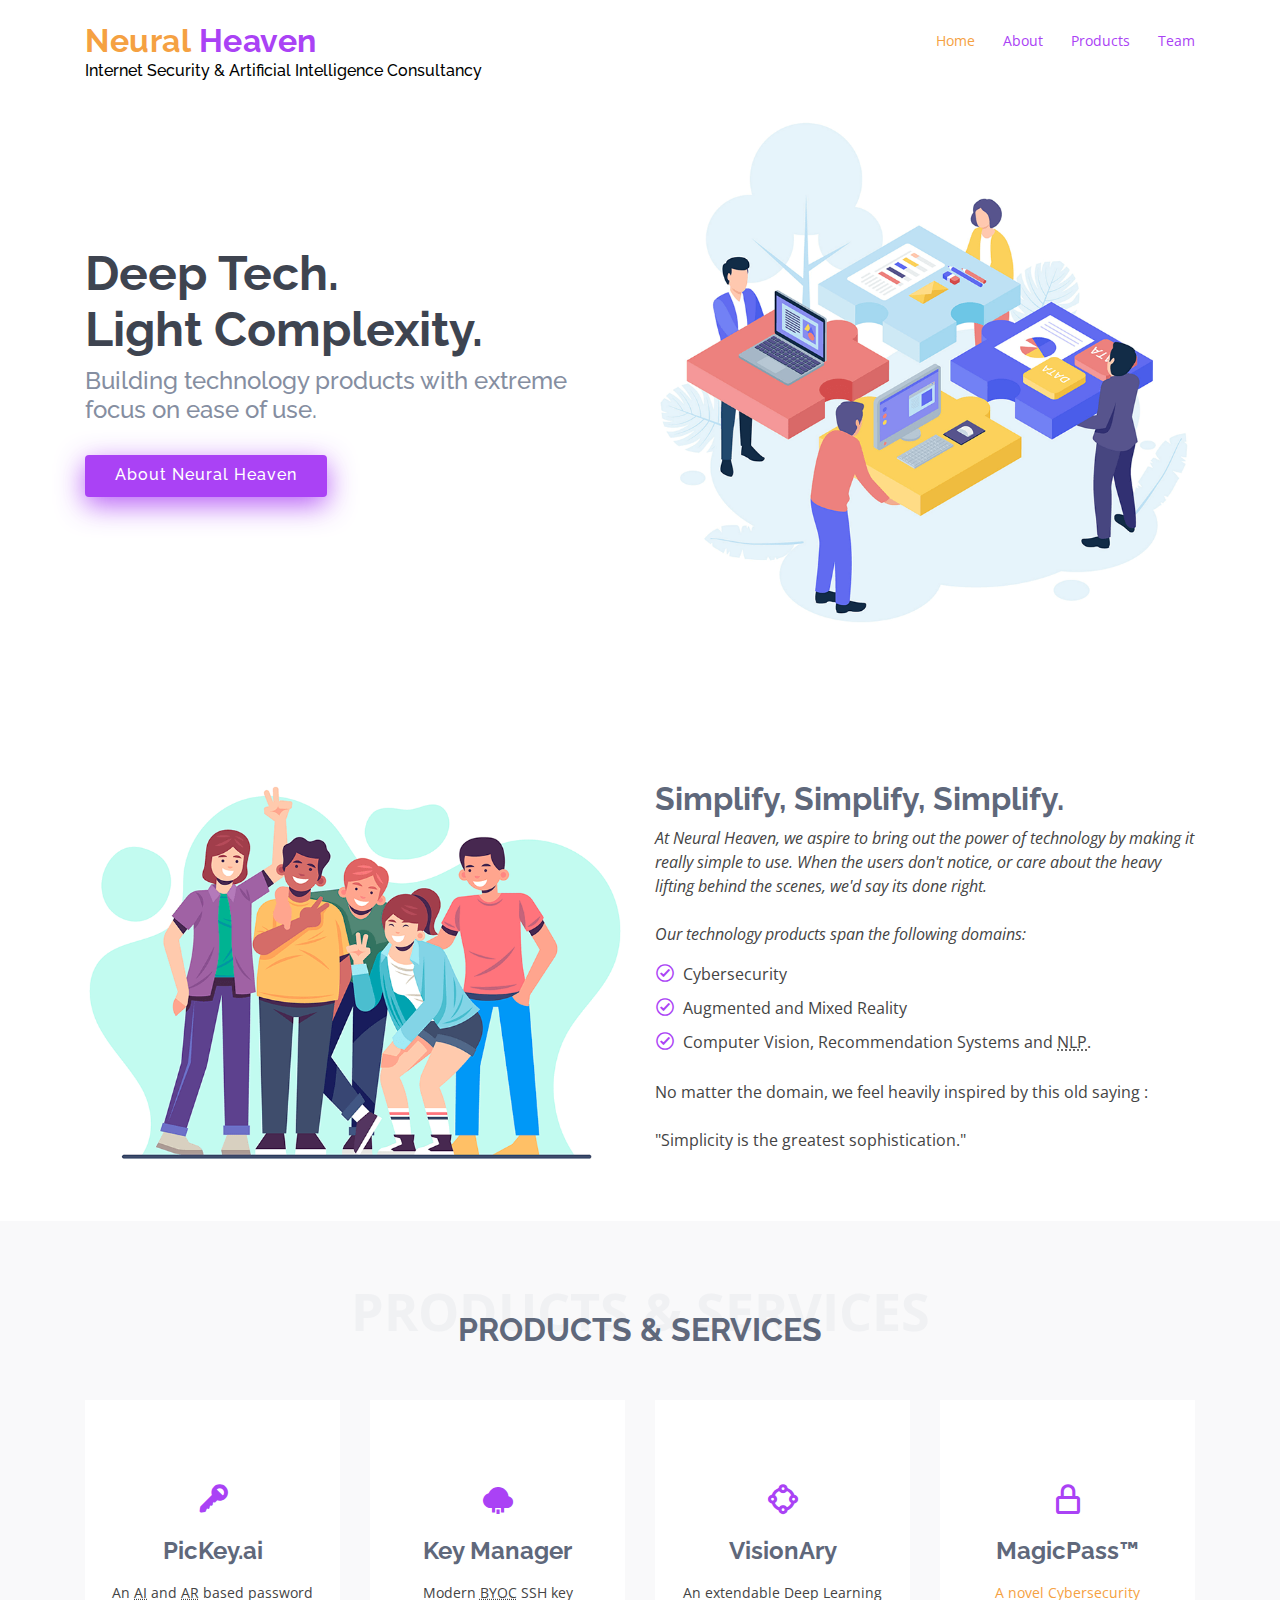
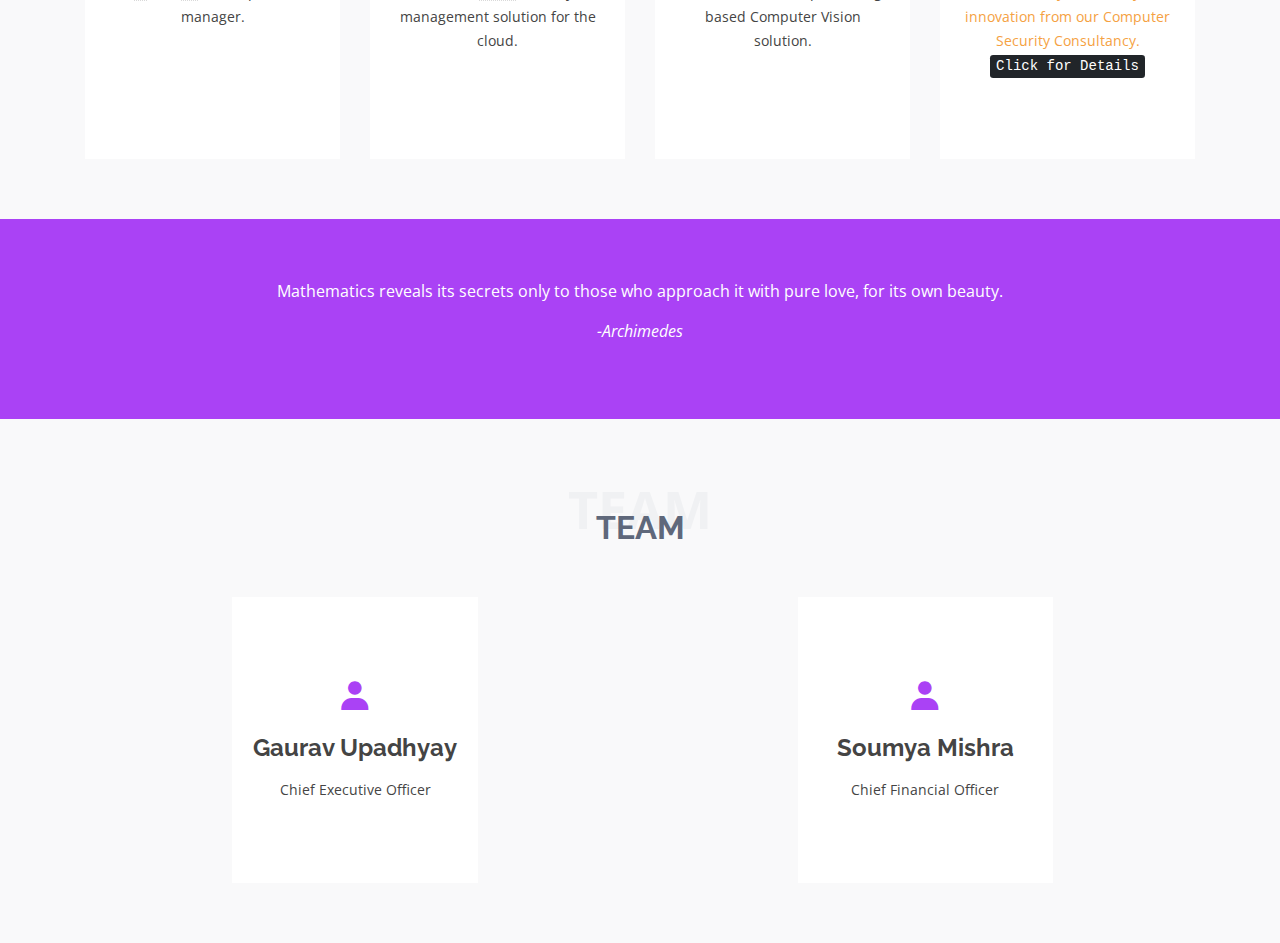
==== commit a33e862d: "magicpass separate page" ====
--- a/index.html
+++ b/index.html
@@ -153,9 +153,9 @@
             <div class="icon-box">
               <div class="icon"><i class="bx bx-lock-alt bx-tada-hover"></i></div>
               <h4>
-                <a data-toggle="modal" data-target="#exampleModal">MagicPass™</a>
+                <a href="magicpass.html">MagicPass™</a>
               </h4>
-                <a data-toggle="modal" data-target="#exampleModal">
+                <a href="magicpass.html">
                   <p>A novel Cybersecurity innovation from our Computer Security Consultancy.</p>
                   <kbd>Click for Details</kbd>
                 </a>
@@ -231,40 +231,6 @@
   <!-- Template Main JS File -->
   <script src="assets/js/main.js"></script>
 
-  <!-- Modal -->
-  <div class="modal fade" id="exampleModal" tabindex="-1" role="dialog" aria-labelledby="exampleModalLabel" aria-hidden="true">
-    <div class="modal-dialog modal-dialog-centered modal-xl" role="document">
-      <div class="modal-content">
-        <div class="modal-header">
-          <h5 class="modal-title" id="exampleModalLabel">About MagicPass™</h5>
-          <button type="button" class="close" data-dismiss="modal" aria-label="Close">
-            <span aria-hidden="true">&times;</span>
-          </button>
-        </div>
-        <div class="modal-body">
-          <div class="container">
-            <div class="row">
-              <div class="col">
-                <ul>
-                  <li>MagicPass™ is a Cybersecurity Revolution from our Computer Security Consultancy.</li>
-                  <li>It is a storage-free password that Elimiates Computer Security Threats by not storing data in the first place.</li>
-                  <li>Elivated Data Protection with AI - MagicPass™ can be managed even without being stored anywhere.</li>
-                  <li>A Novel Data Security Innovation from NeuralHeaven - An Internet Security Consultancy</li>
-                  <li>Explore extended (longer and more secure) MagicPass™ Passwords with PicKey.ai's PRO plan.</li>
-                </ul> 
-              </div>
-            </div>
-            <div class="row">
-              <div class="col" align="center">
-                <a href="https://pickey.ai/market/sub.html?subscriptionType=PAID&offerId=d950e991-2578-11ed-9d97-eaba7f964f74&price=36&currency=USD" target="_blank" class="btn btn-primary" style="background-color: #aa42f5; color: white; border-color: #aa42f5;" >Buy PRO to avail MagicPass™</a>
-              </div>
-            </div>
-          </div>
-        </div>
-      </div>
-    </div>
-  </div>
-
 </body>
 
 </html>
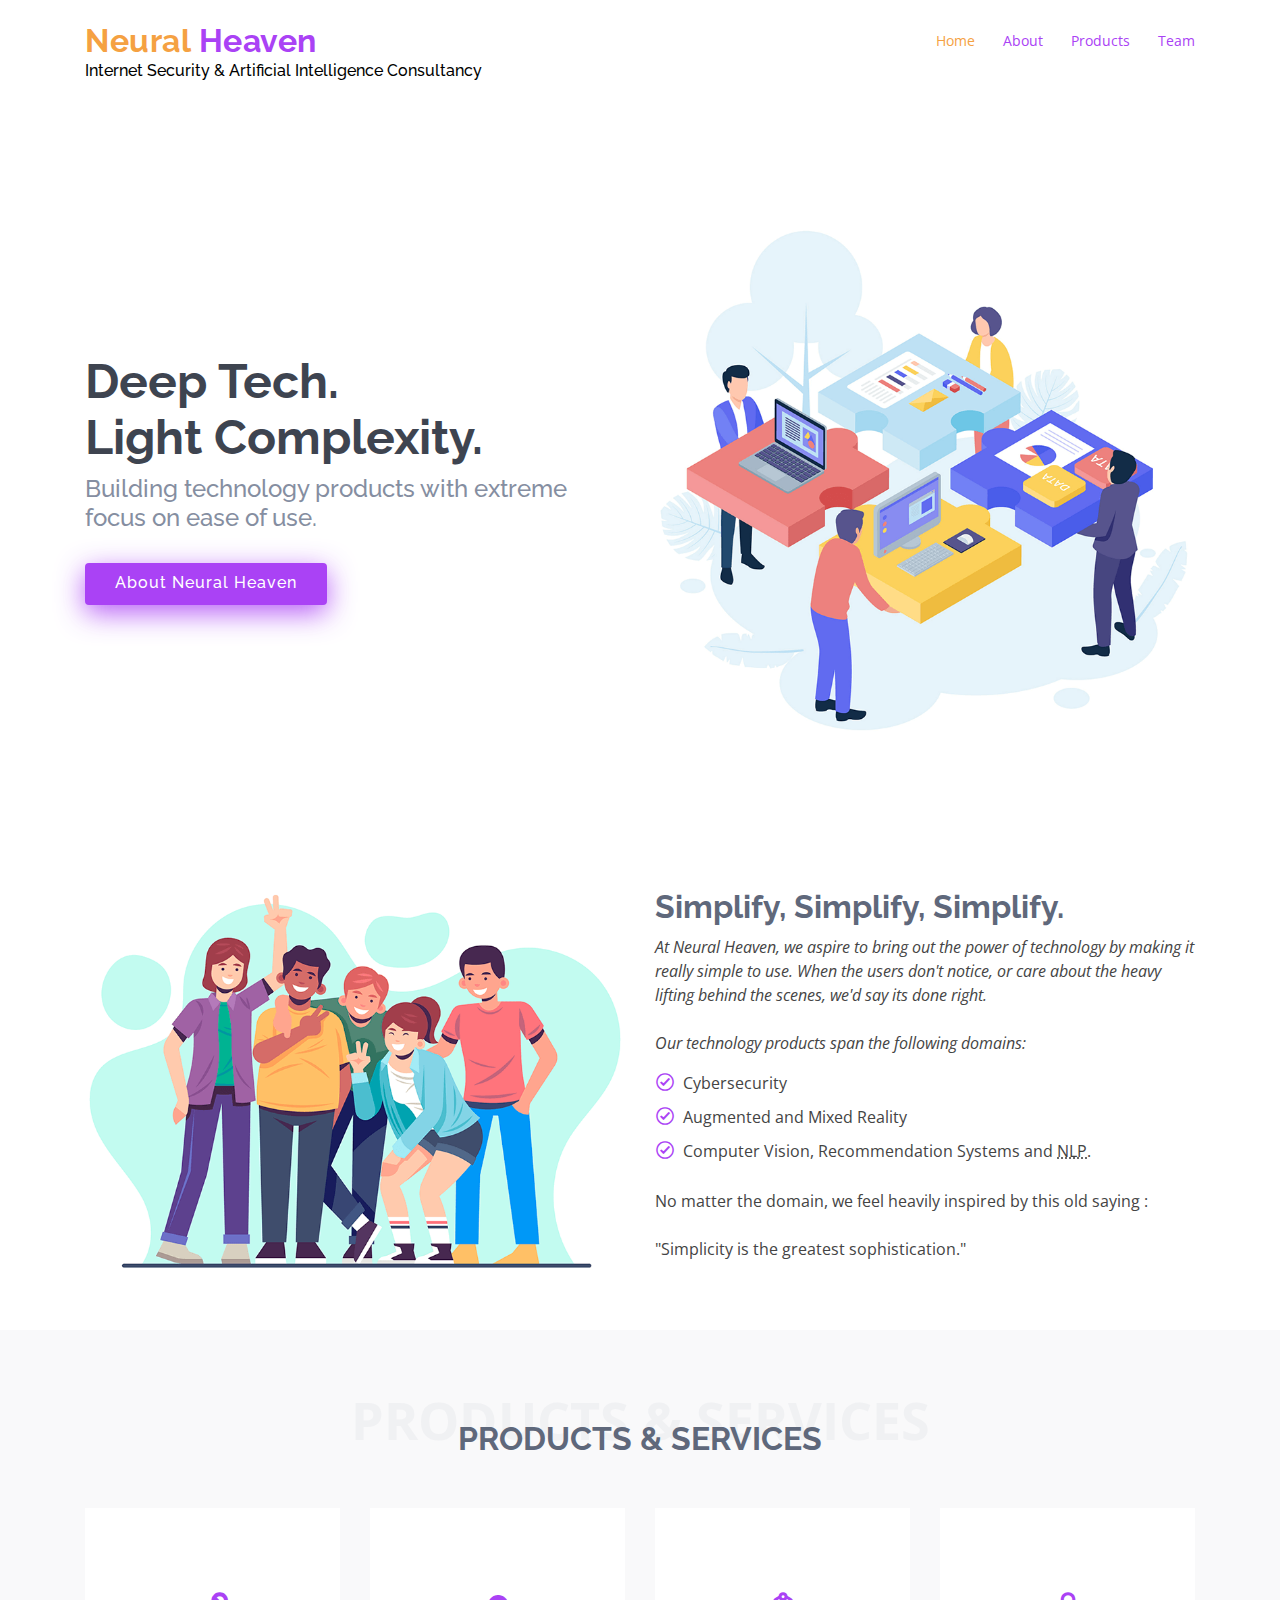
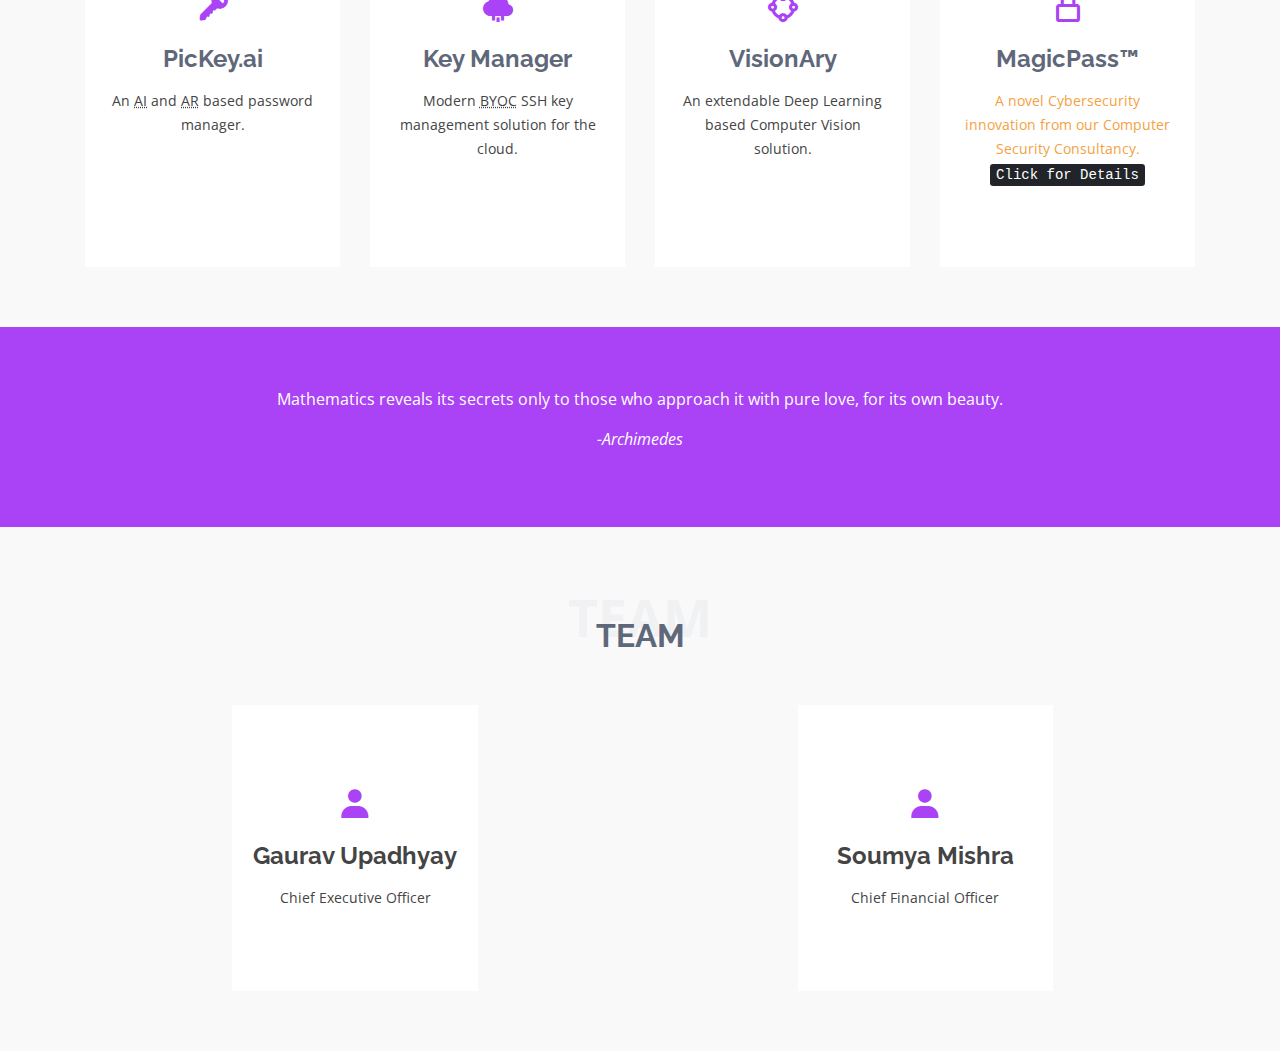
==== commit 5190a838: "remove fix top, magicpass has own page" ====
--- a/index.html
+++ b/index.html
@@ -36,7 +36,7 @@
 <body>
 
   <!-- ======= Header ======= -->
-  <header id="header" class="fixed-top">
+  <header id="header" >
     <div class="container d-flex align-items-center">
 
       <h1 class="logo mr-auto"><a href="index.html">Neural <span>Heaven</span></a> </h1>
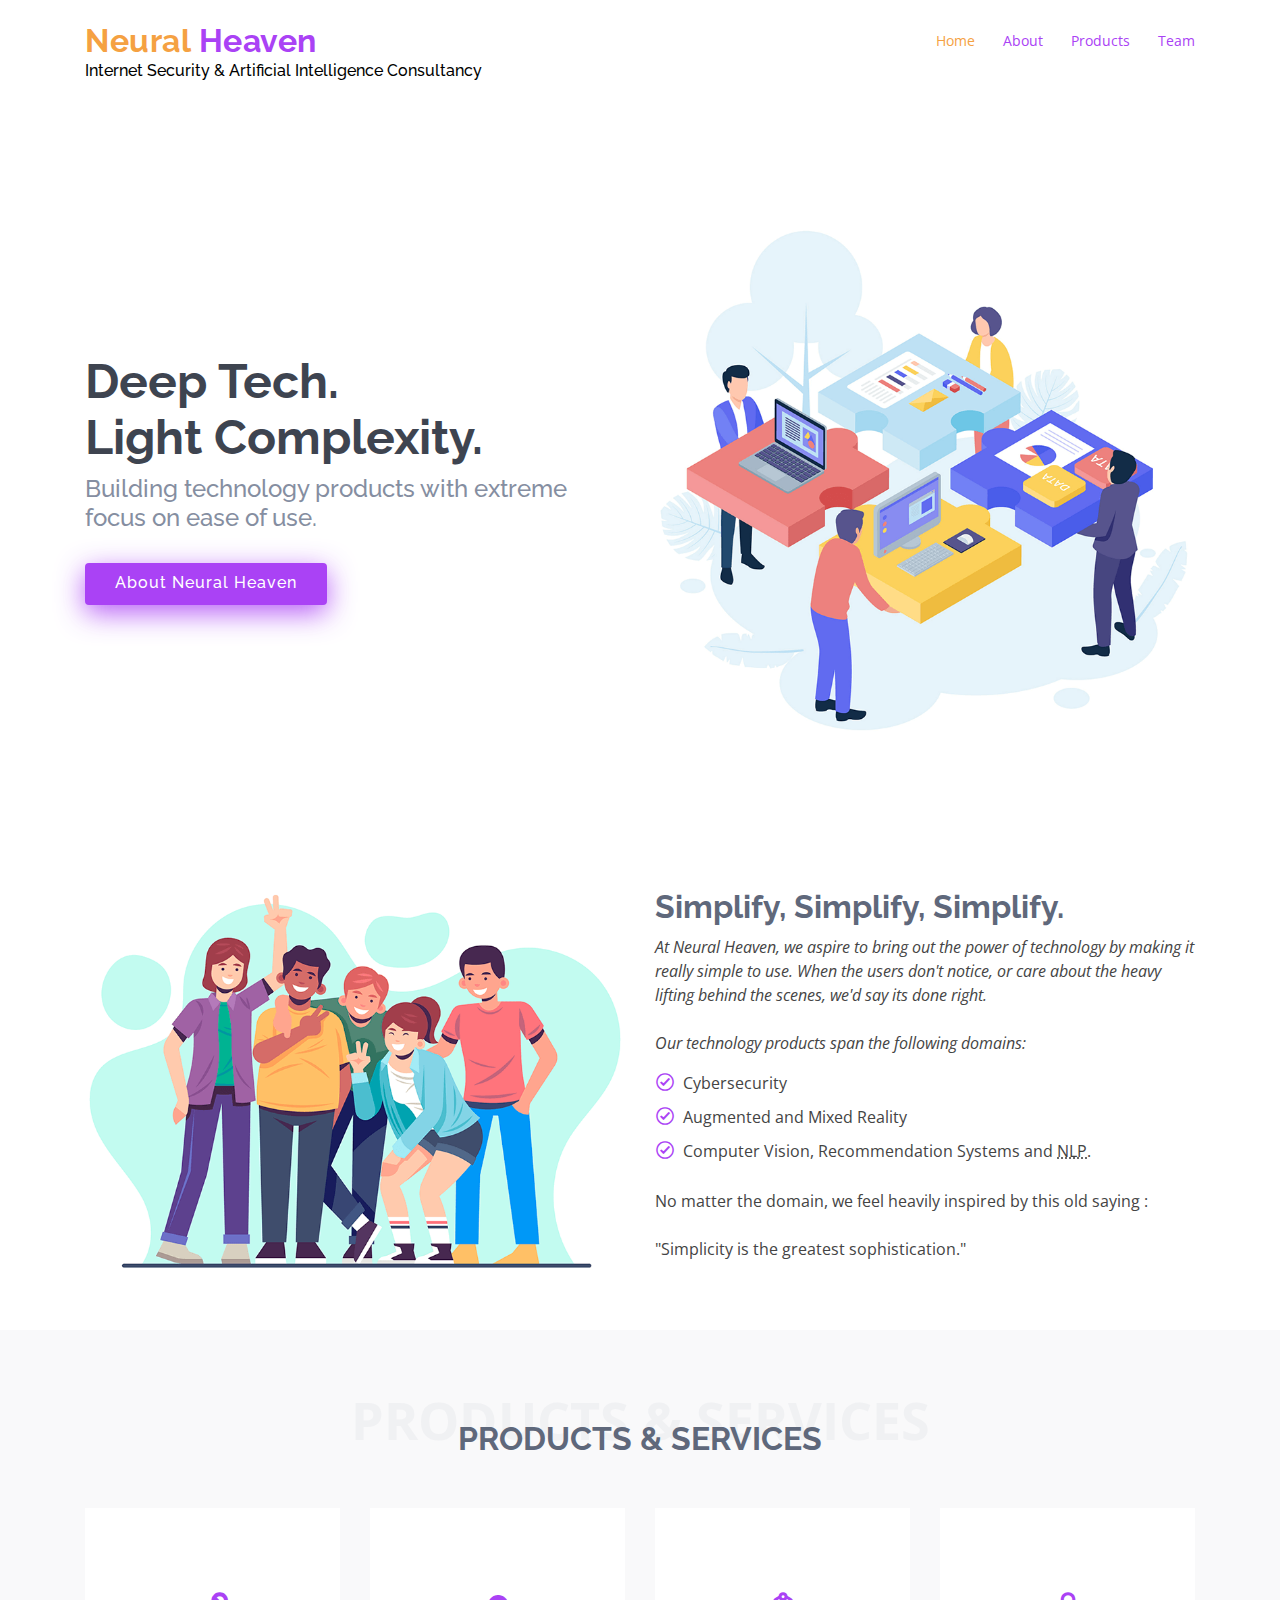
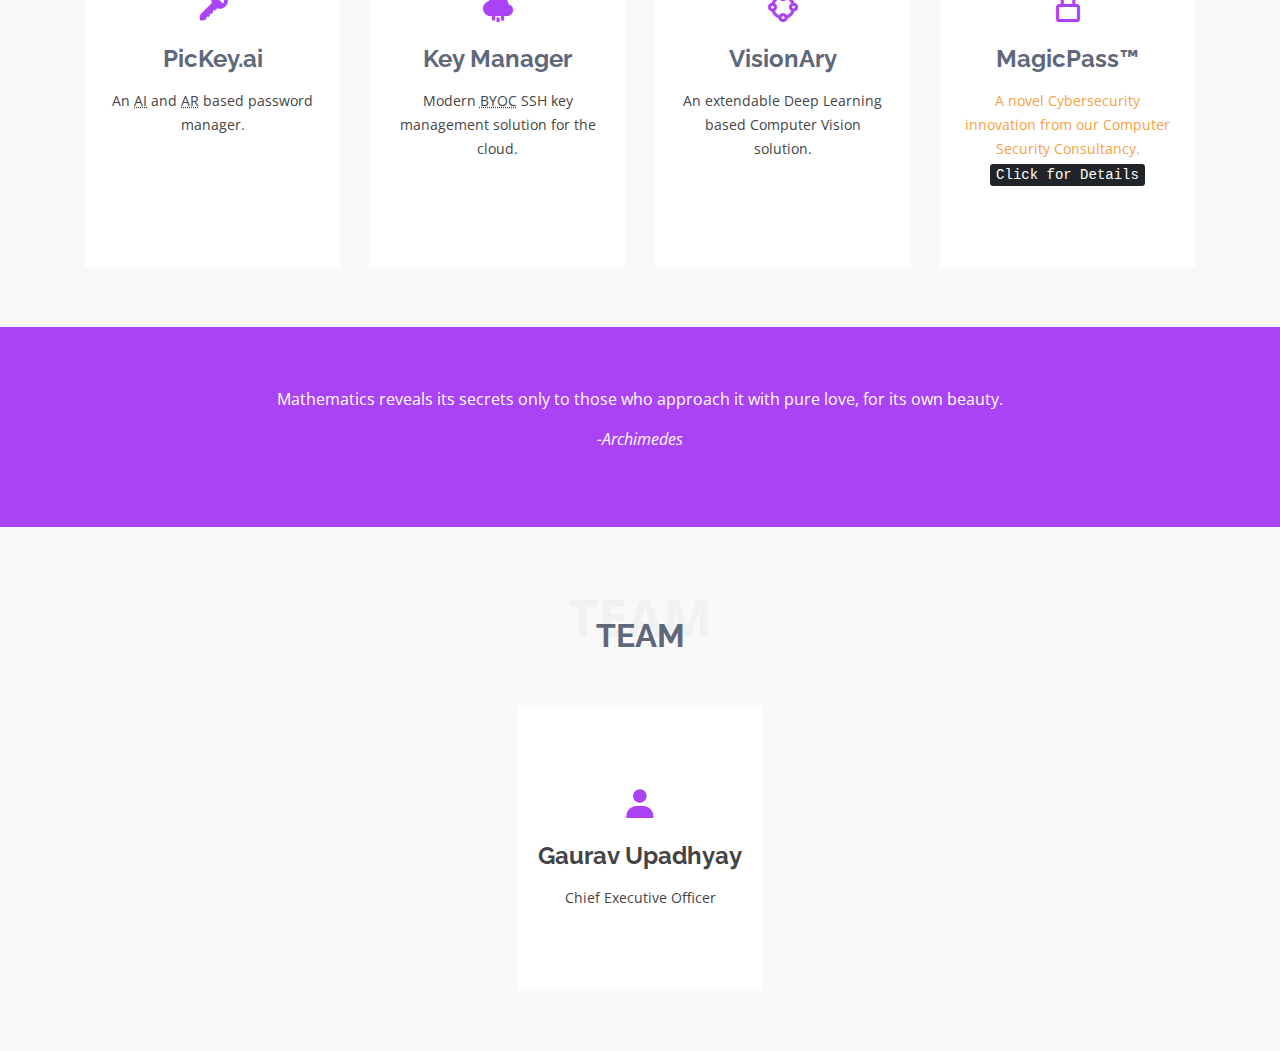
==== commit 349ebf66: "update" ====
--- a/index.html
+++ b/index.html
@@ -193,19 +193,11 @@
         select the one you like.
         -->
         <div class="row">
-          <div class="col-lg-6 col-md-6 d-flex justify-content-center align-items-stretch mt-4 mt-md-0">
+          <div class="col-lg-12 col-md-6 d-flex justify-content-center align-items-stretch mt-4 mt-md-0">
             <div class="icon-box">
               <div class="icon"><i class="bx bxs-user bx-fade-right-hover"></i></div>
               <h4>Gaurav Upadhyay</h4>
               <p>Chief Executive Officer</p>
-            </div>
-          </div>
-
-          <div class="col-lg-6 col-md-6 d-flex justify-content-center align-items-stretch mt-4 mt-md-0">
-            <div class="icon-box">
-              <div class="icon"><i class="bx bxs-user bx-fade-right-hover"></i></div>
-              <h4>&nbsp;&nbsp;&nbsp;Soumya Mishra&nbsp;&nbsp;&nbsp;</h4>
-              <p>Chief Financial Officer</p>
             </div>
           </div>
         </div>
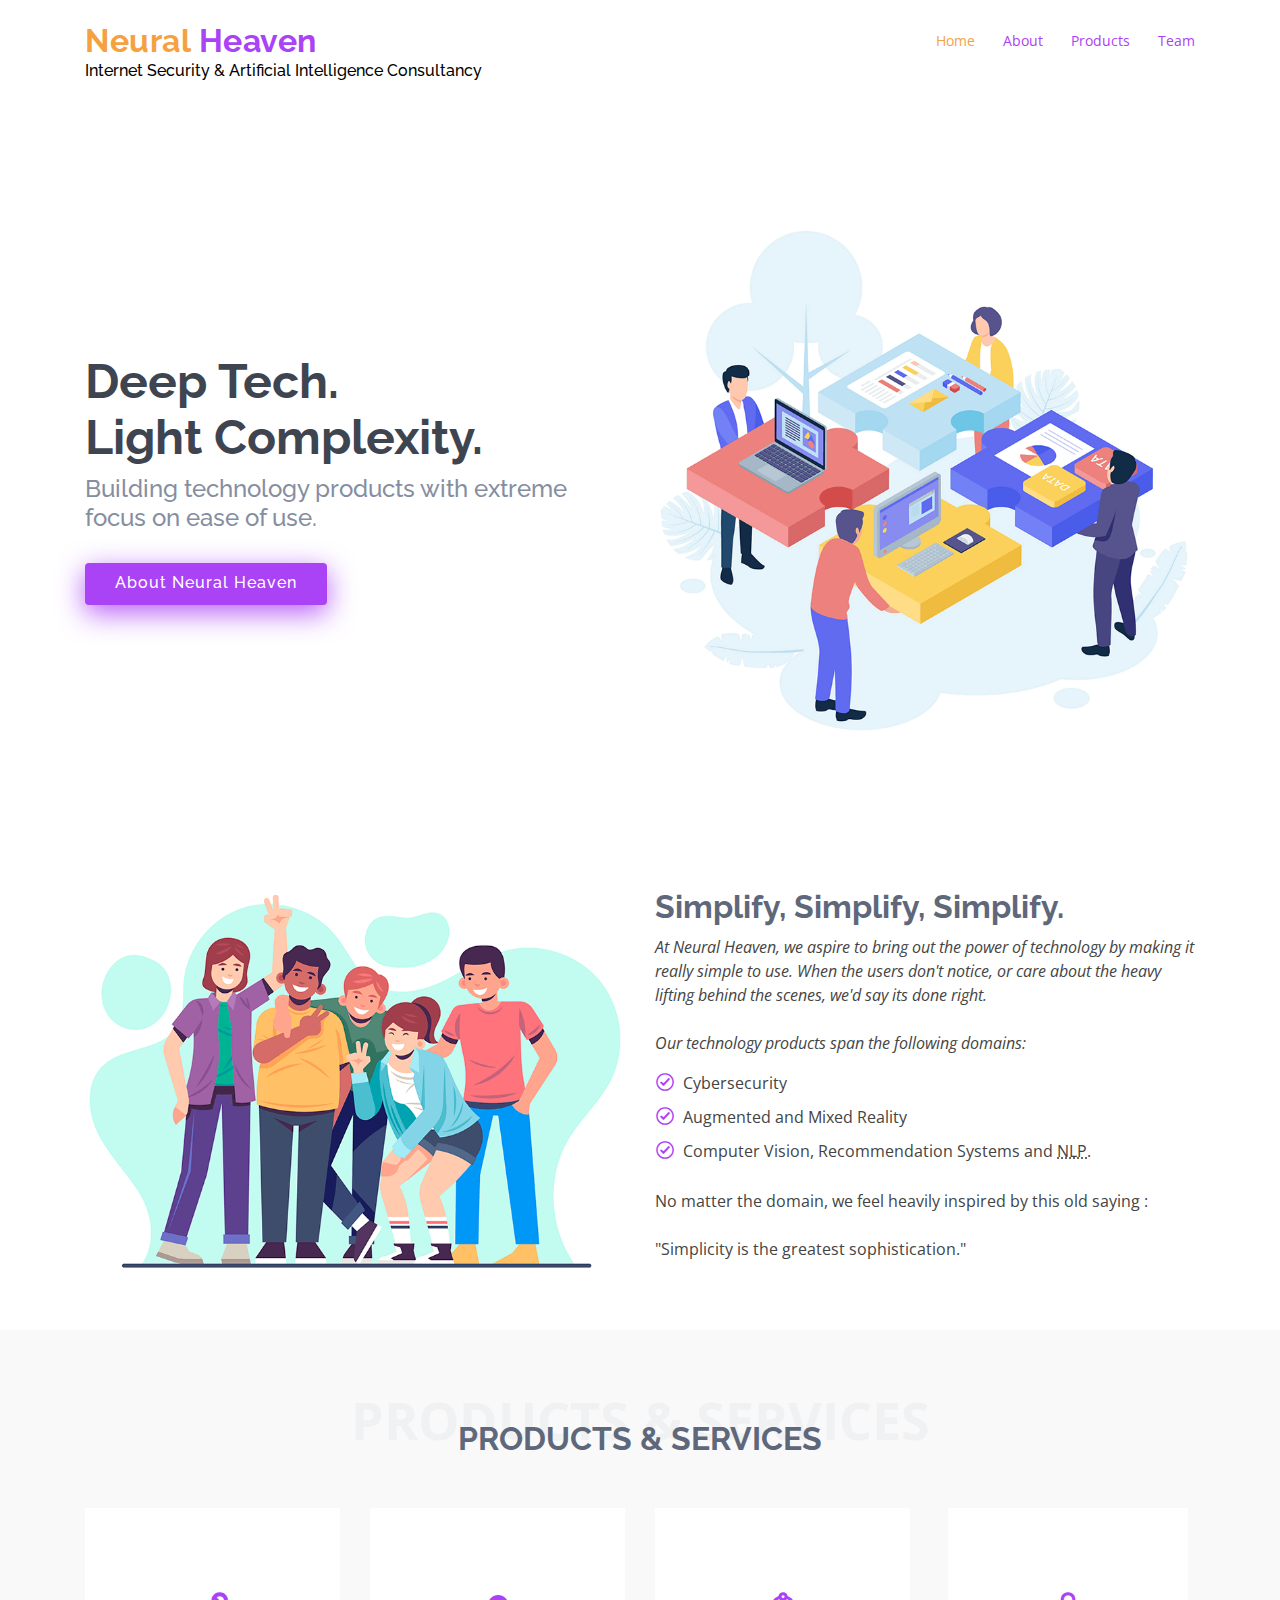
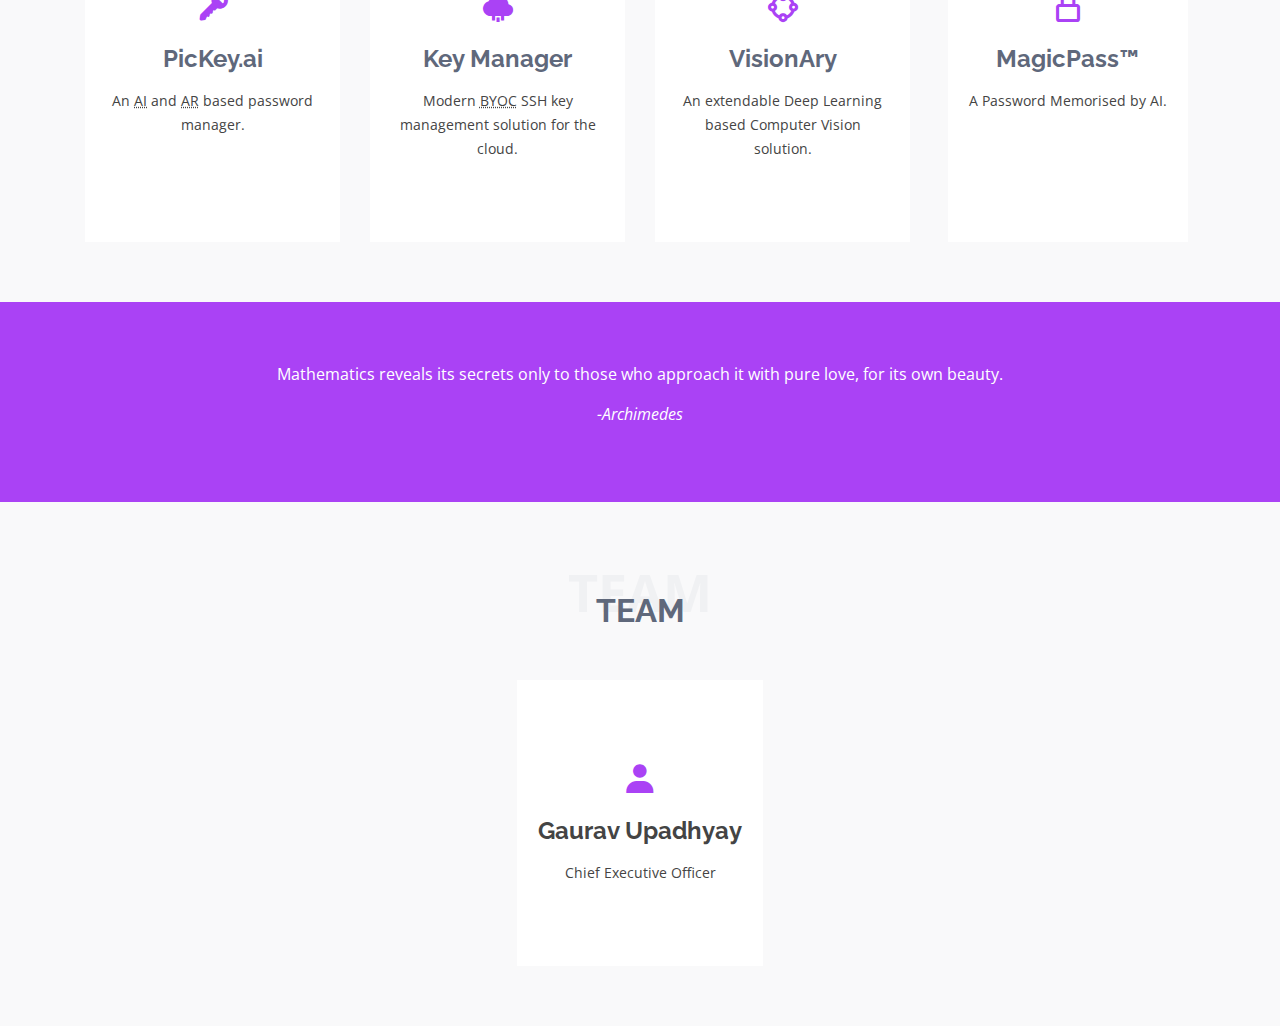
==== commit c956d6b9: "simplified MagicPass" ====
--- a/index.html
+++ b/index.html
@@ -153,12 +153,9 @@
             <div class="icon-box">
               <div class="icon"><i class="bx bx-lock-alt bx-tada-hover"></i></div>
               <h4>
-                <a href="magicpass.html">MagicPass™</a>
+                <a href="">MagicPass™</a>
               </h4>
-                <a href="magicpass.html">
-                  <p>A novel Cybersecurity innovation from our Computer Security Consultancy.</p>
-                  <kbd>Click for Details</kbd>
-                </a>
+                  <p>A Password Memorised by AI.</p>
             </div>
           </div>
 
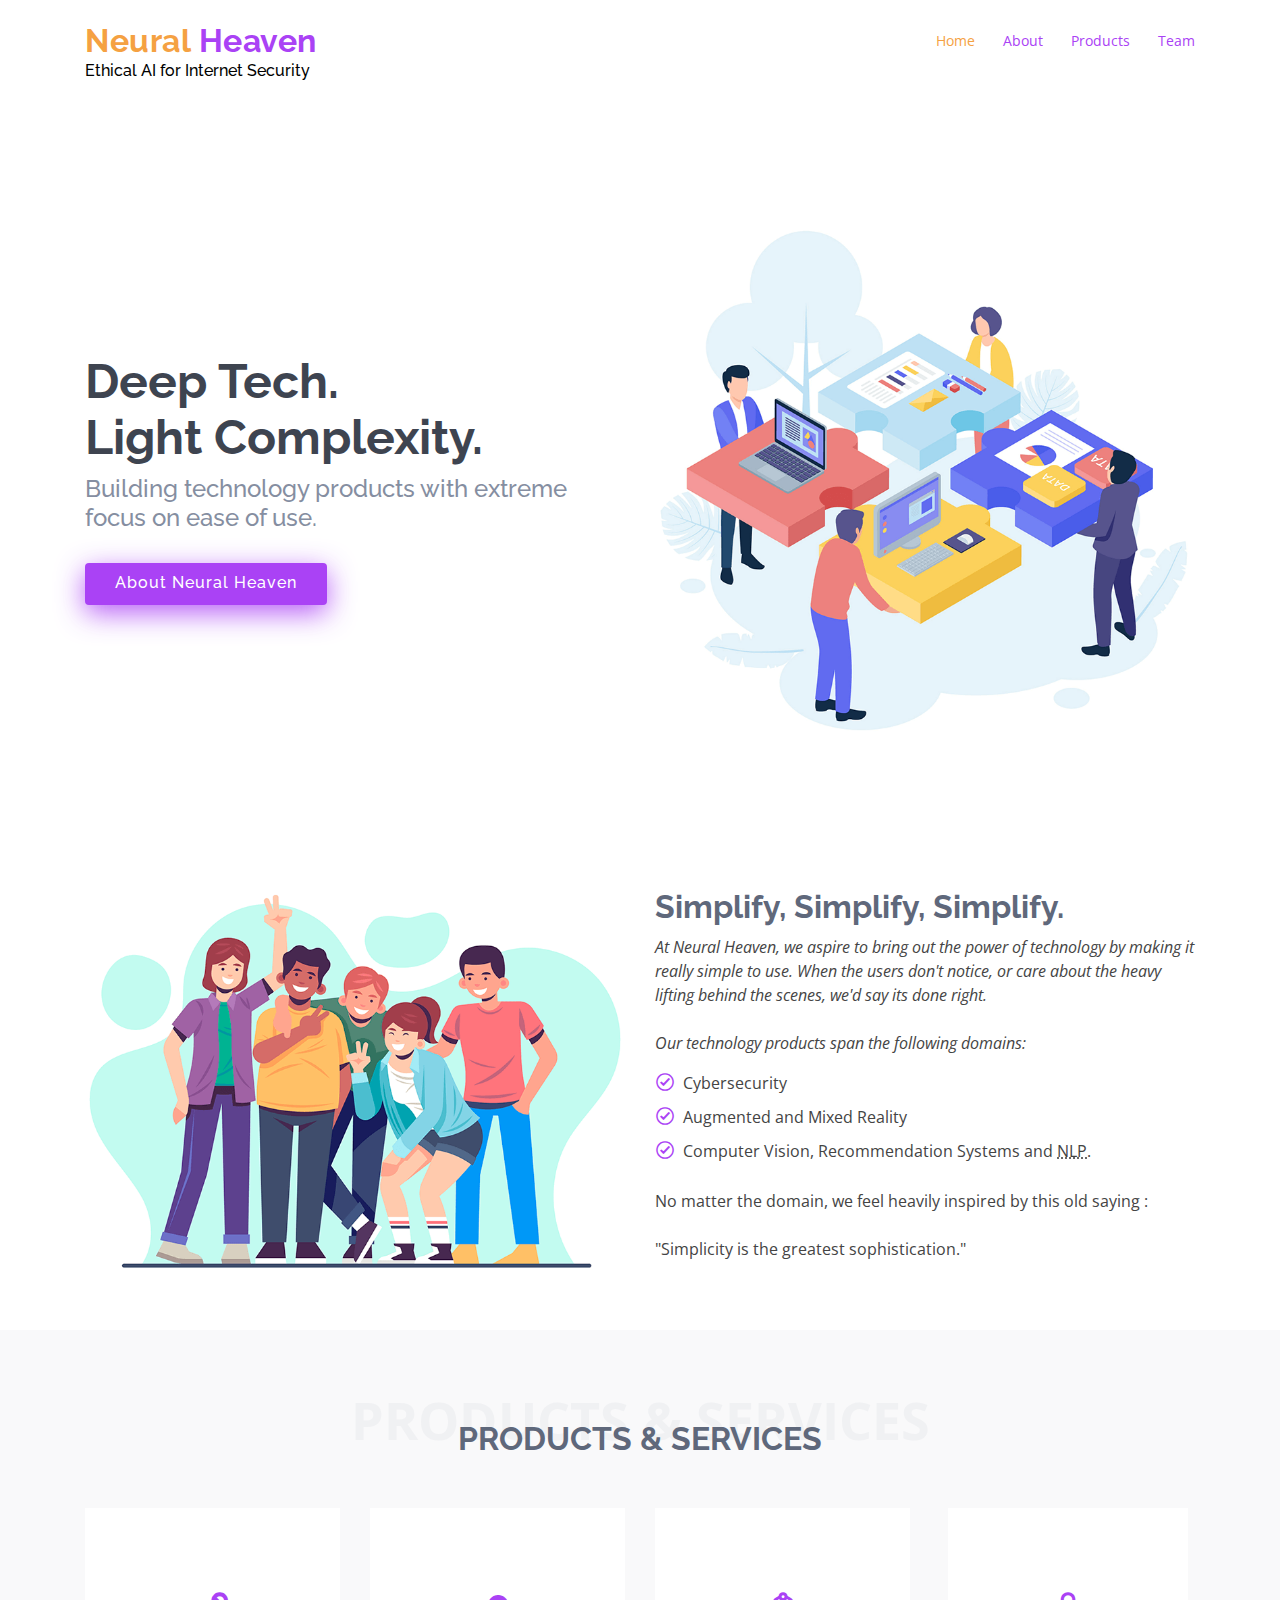
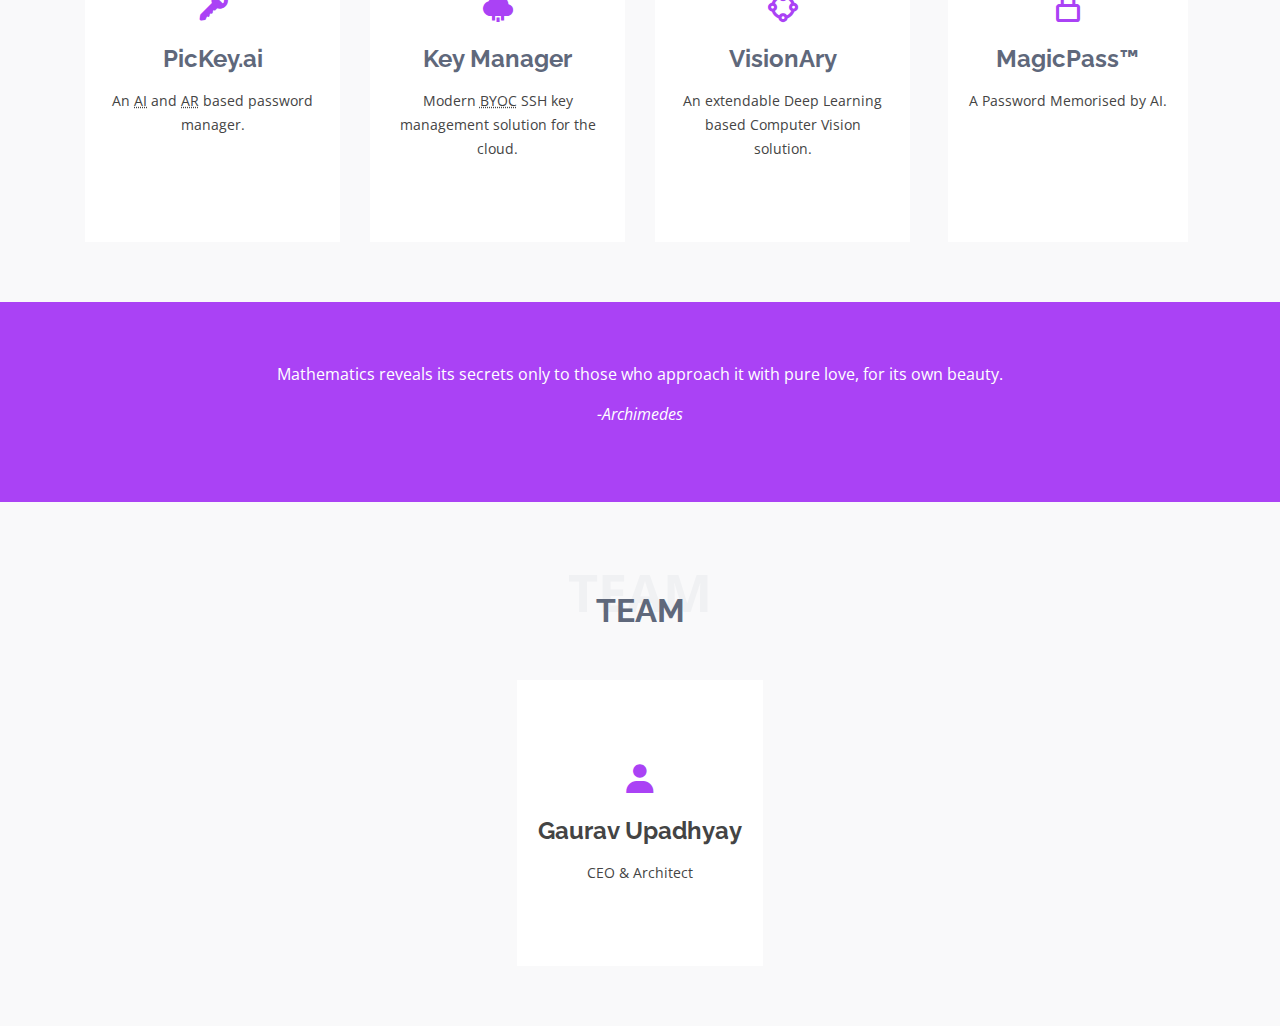
==== commit d1711b30: "text changes" ====
--- a/index.html
+++ b/index.html
@@ -52,7 +52,7 @@
     </div>
 
     <div class="container d-flex align-items-center">
-      <h6><a style="color: black;" href="index.html">Internet Security & Artificial Intelligence Consultancy</a> </h6>
+      <h6><a style="color: black;" href="index.html">Ethical AI for Internet Security</a> </h6>
     </div>
   </header><!-- End Header -->
 
@@ -194,7 +194,7 @@
             <div class="icon-box">
               <div class="icon"><i class="bx bxs-user bx-fade-right-hover"></i></div>
               <h4>Gaurav Upadhyay</h4>
-              <p>Chief Executive Officer</p>
+              <p>CEO & Architect</p>
             </div>
           </div>
         </div>
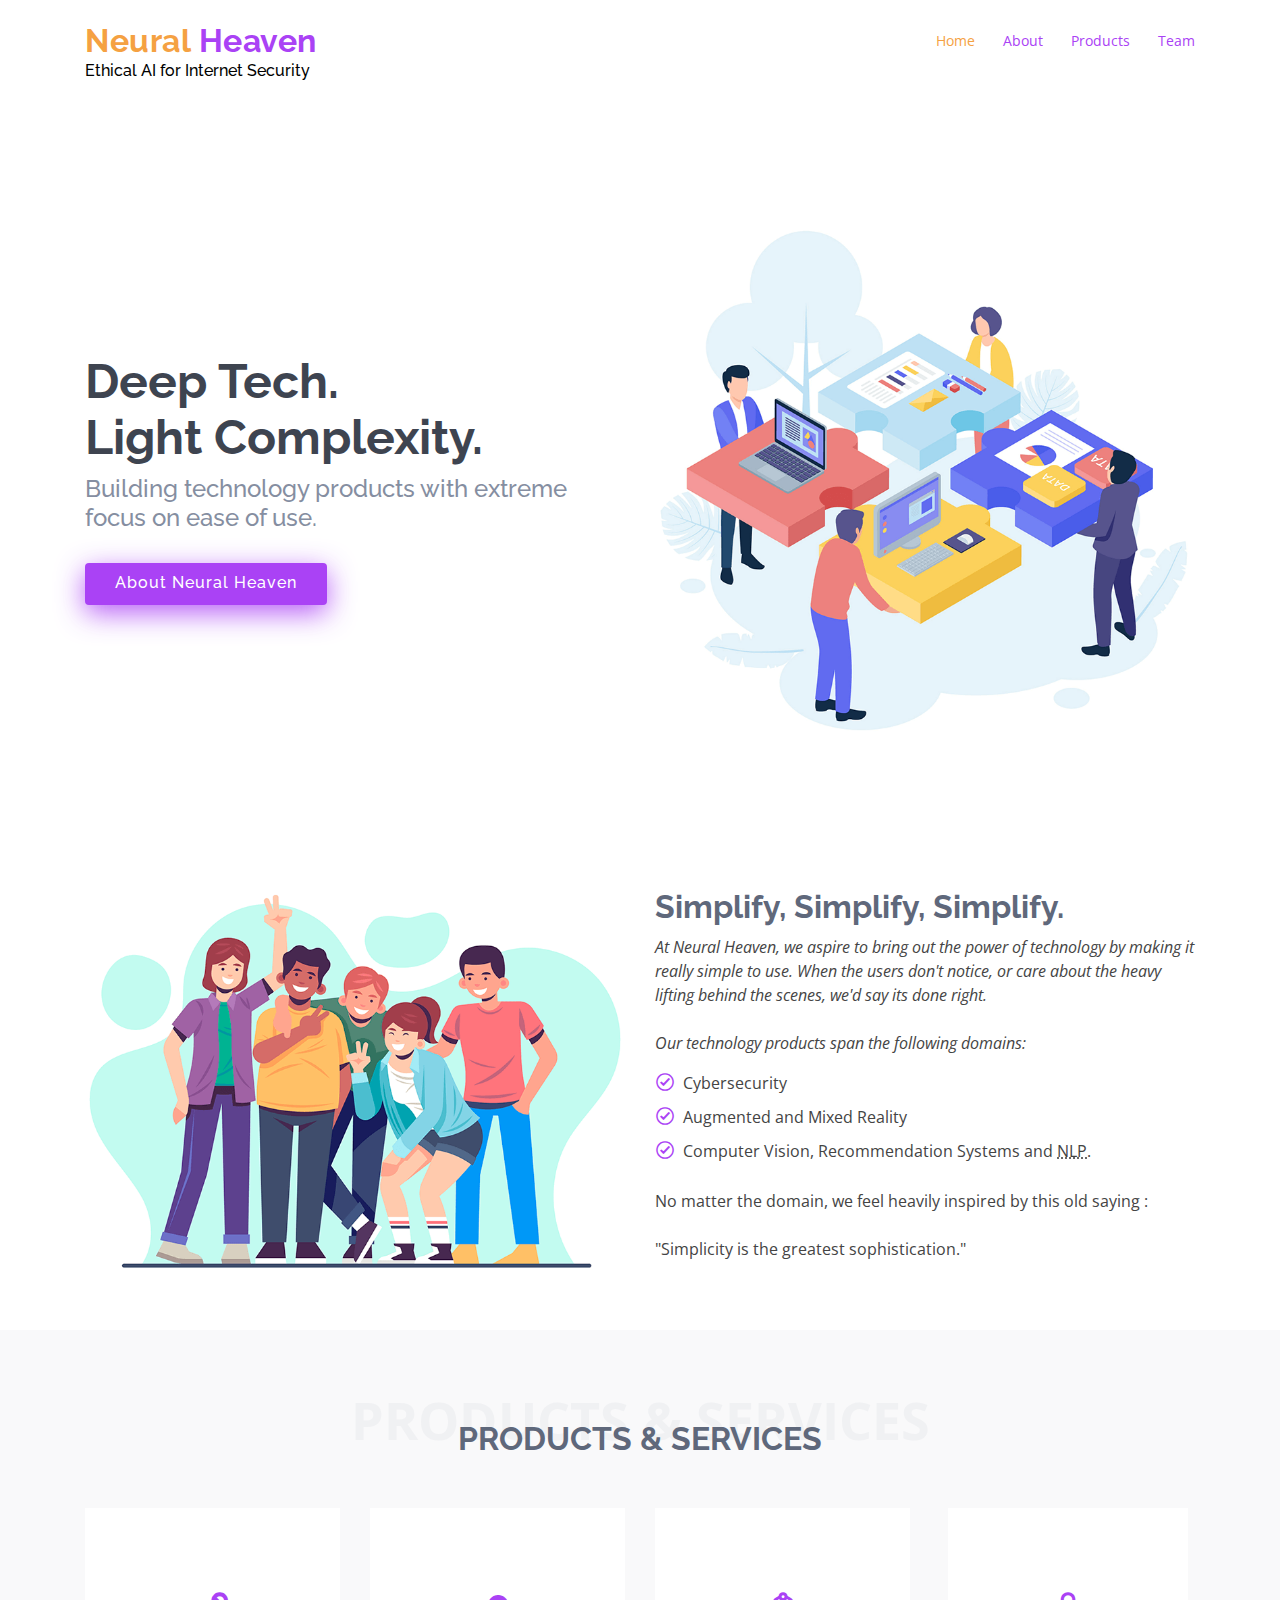
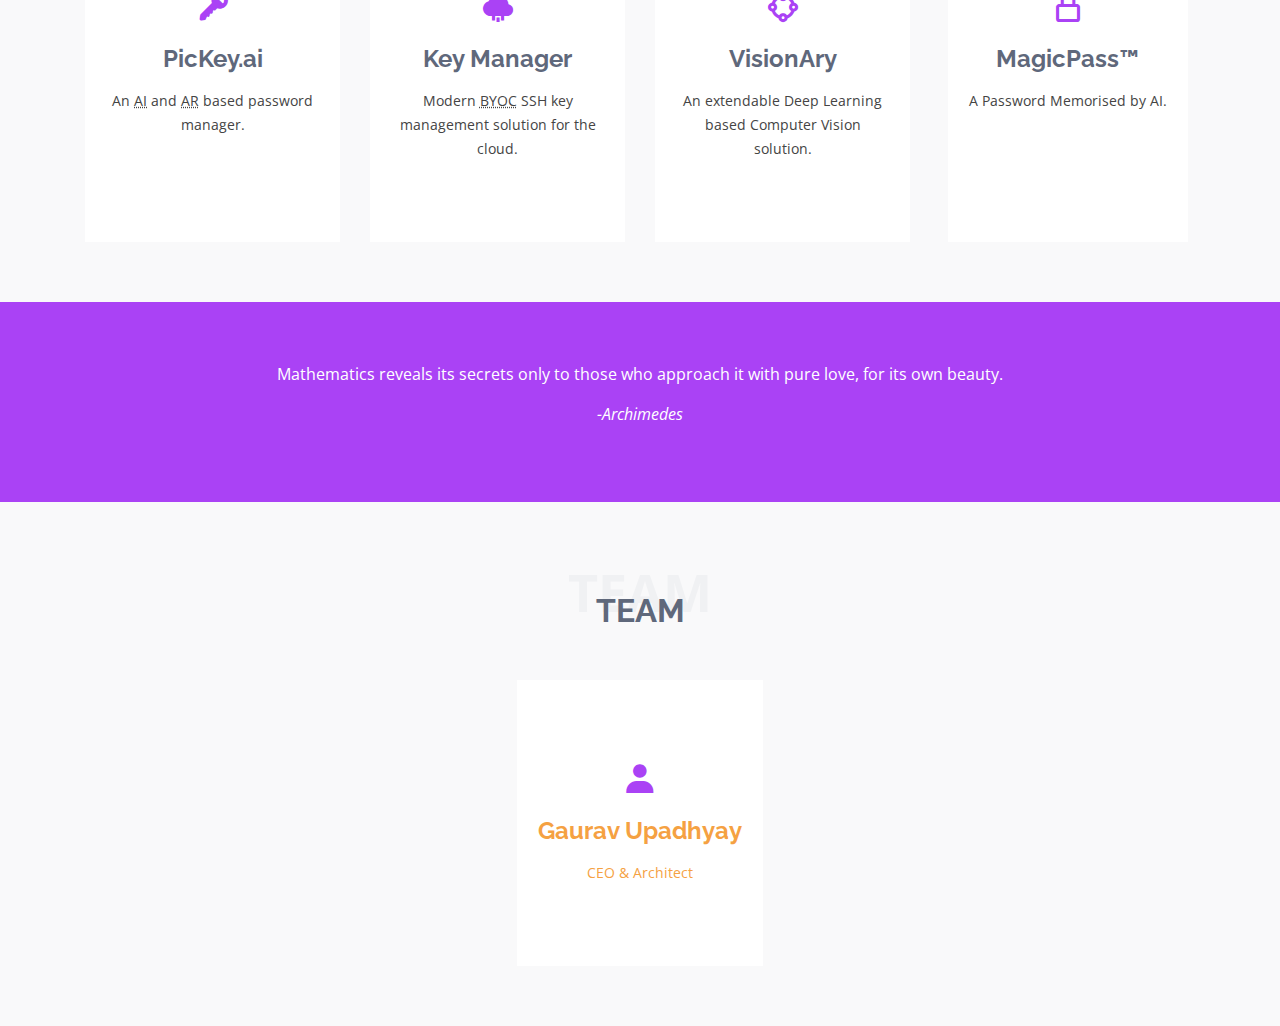
==== commit 8af21b62: "linkedin url added" ====
--- a/index.html
+++ b/index.html
@@ -191,11 +191,13 @@
         -->
         <div class="row">
           <div class="col-lg-12 col-md-6 d-flex justify-content-center align-items-stretch mt-4 mt-md-0">
-            <div class="icon-box">
-              <div class="icon"><i class="bx bxs-user bx-fade-right-hover"></i></div>
-              <h4>Gaurav Upadhyay</h4>
-              <p>CEO & Architect</p>
-            </div>
+            <a href="https://www.linkedin.com/in/gaurav-upadhyay-b2348710/" target="_blank">
+              <div class="icon-box">
+                <div class="icon"><i class="bx bxs-user bx-fade-right-hover"></i></div>
+                <h4>Gaurav Upadhyay</h4>
+                <p>CEO & Architect</p>
+              </div>
+            </a>
           </div>
         </div>
 
